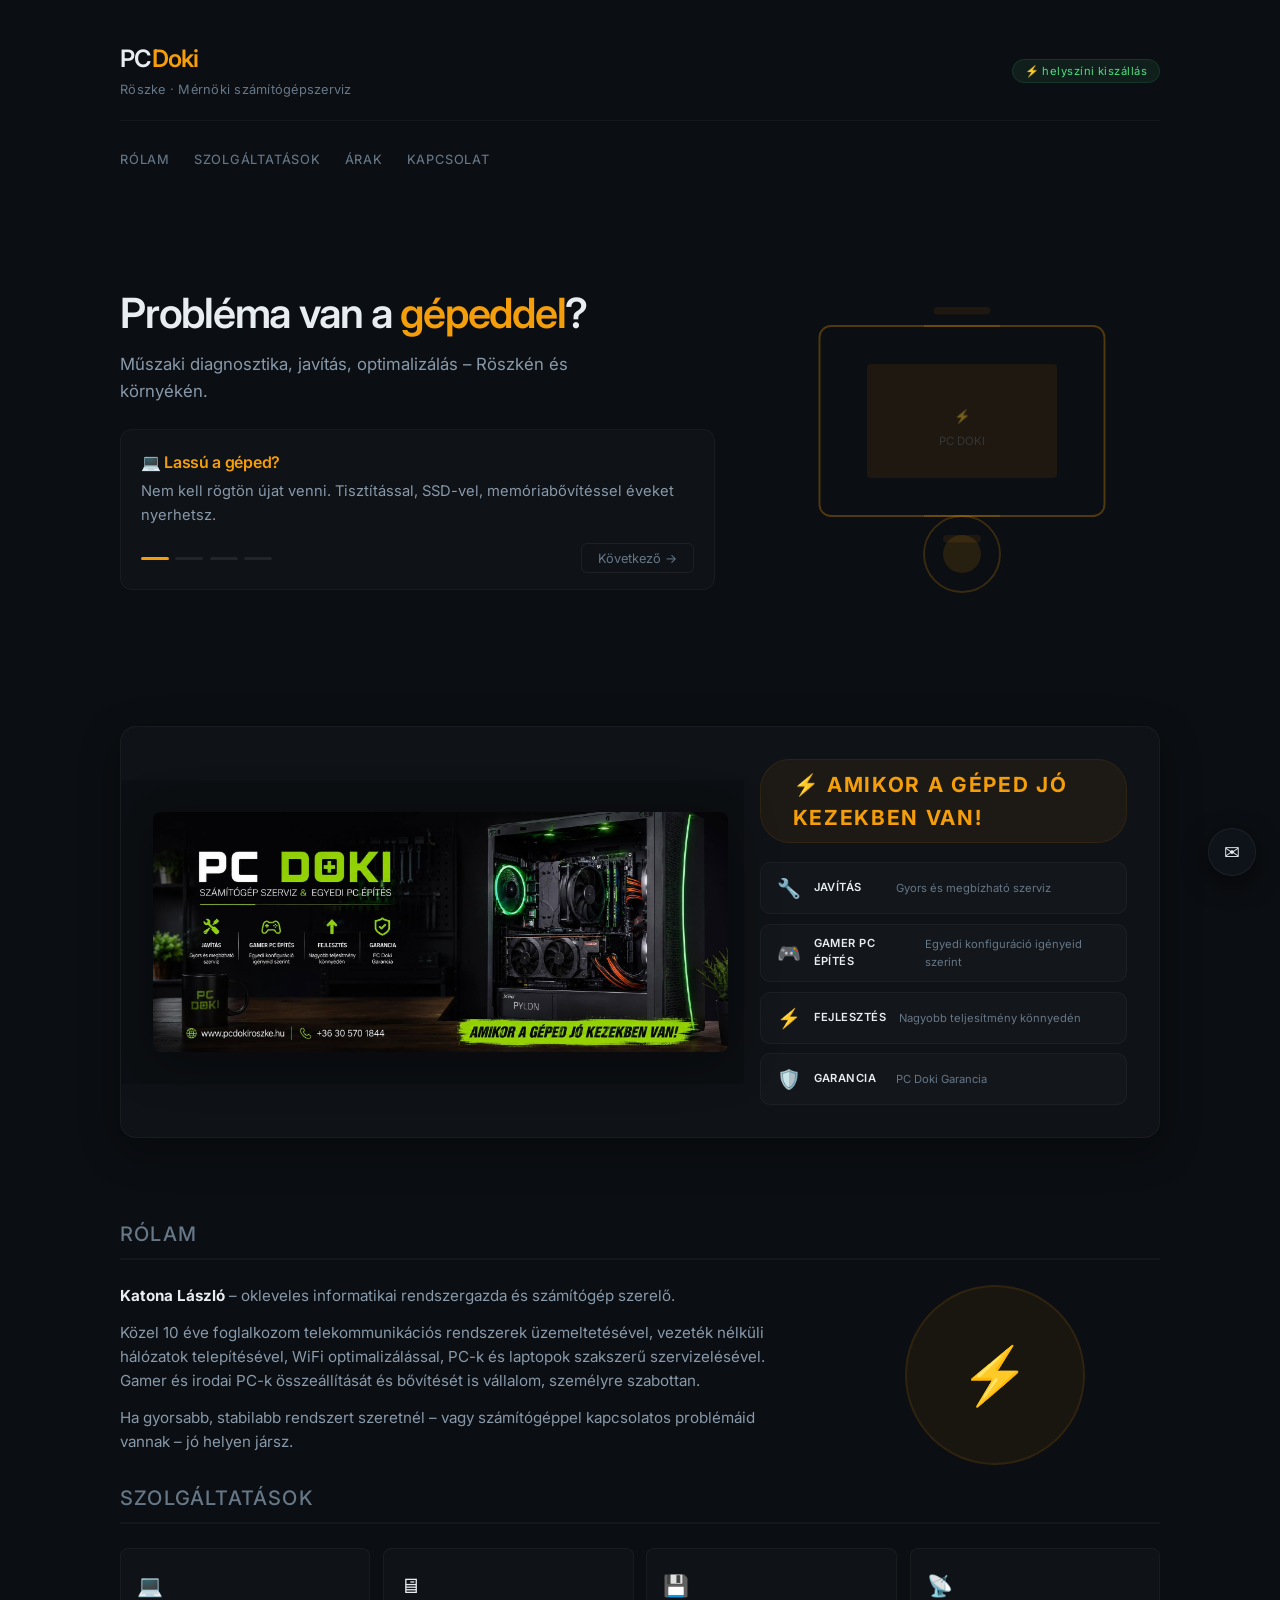
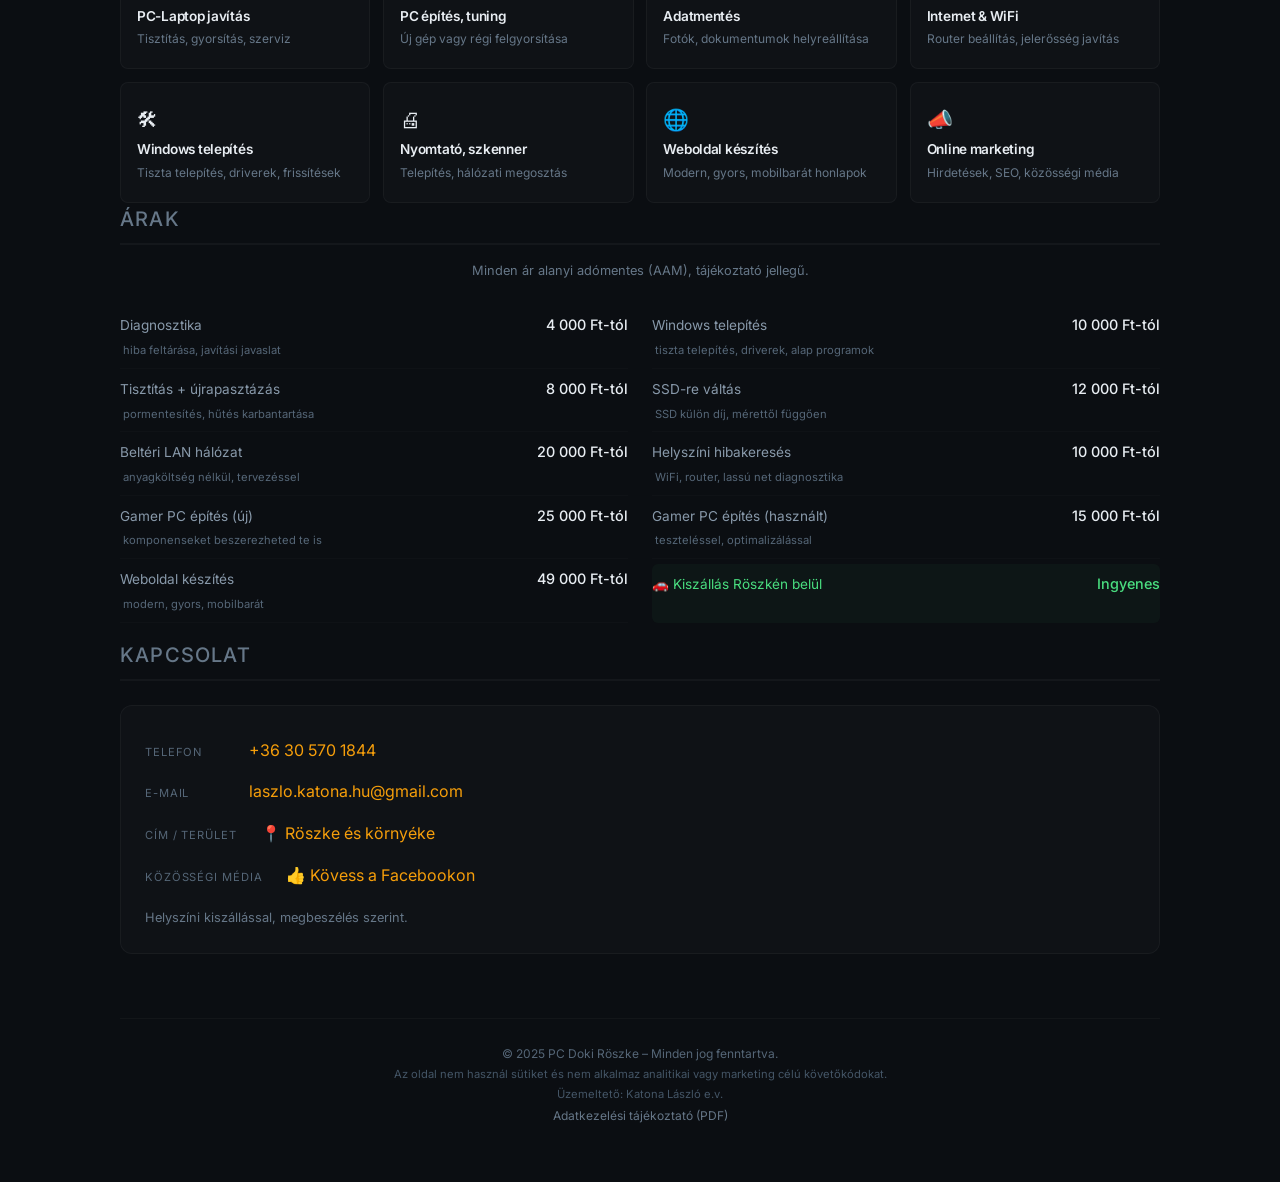
==== index.html @ 56f7b8b0 "Update index.html" ====
<!DOCTYPE html>
<html lang="hu">

<head>
    <meta charset="UTF-8">
    <meta name="viewport" content="width=device-width, initial-scale=1.0">
    <title>PC Doki Röszke – Mérnöki számítógépszerviz</title>

    <meta name="description" content="PC Doki Röszke – laptop és PC javítás, gyorsítás, WiFi és otthoni hálózat beállítás, gamer PC építés, helyszíni kiszállással.">

    <!-- Open Graph -->
    <meta property="og:title" content="PC Doki Röszke">
    <meta property="og:description" content="Lassú a géped vagy a neted? Segítek Röszkén és környékén.">
    <meta property="og:type" content="website">
    <meta property="og:url" content="https://pcdokiroszke.hu">
    <meta property="og:image" content="https://pcdokiroszke.hu/doki1.jpg">

    <link rel="stylesheet" href="style.css">
    <link rel="icon" type="image/png" href="favicon.png">

    <!-- Font (Inter) -->
    <link rel="preconnect" href="https://fonts.googleapis.com">
    <link rel="preconnect" href="https://fonts.gstatic.com" crossorigin>
    <link href="https://fonts.googleapis.com/css2?family=Inter:opsz,wght@14..32,400;14..32,450;14..32,500;14..32,600;14..32,700&display=swap" rel="stylesheet">

    <!-- Schema.org LocalBusiness -->
    <script type="application/ld+json">
    {
        "@context": "https://schema.org",
        "@type": "LocalBusiness",
        "name": "PC Doki Röszke",
        "image": "https://pcdokiroszke.hu/doki1.jpg",
        "telephone": "+36 30 570 1844",
        "email": "laszlo.katona.hu@gmail.com",
        "address": {
            "@type": "PostalAddress",
            "addressLocality": "Röszke",
            "addressCountry": "HU"
        },
        "url": "https://pcdokiroszke.hu",
        "sameAs": [
            "https://www.facebook.com/pcdokiroszke"
        ],
        "openingHours": "Mo-Fr 16:00-20:00"
    }
    </script>
</head>

<body>

    <!-- ===== LEBEGŐ KONTAKT WIDGET ===== -->
    <div class="floating-contact-widget">
        <button id="contact-toggle" aria-label="Kapcsolat">
            <span id="toggle-icon">✉</span>
        </button>
        <div class="contact-panel" id="contact-panel">
            <p>📋 Gyors kapcsolat</p>
            <a href="tel:+36305701844" class="contact-btn phone">📞 Hívás</a>
            <a href="https://m.me/pcdokiroszke" target="_blank" rel="noopener" class="contact-btn messenger">💬 Messenger</a>
            <a href="https://www.facebook.com/pcdokiroszke" target="_blank" rel="noopener" class="contact-btn facebook">👍 Facebook oldal</a>
            <a href="https://www.facebook.com/sharer/sharer.php?u=https%3A%2F%2Fpcdokiroszke.hu" target="_blank" class="contact-btn share">↗ Megosztom</a>
        </div>
    </div>

    <!-- ===== OLDAL ===== -->
    <div class="container">

        <!-- ===== TOPBAR ===== -->
        <header class="topbar">
            <div>
                <div class="brand-title">PC<span>Doki</span></div>
                <div class="brand-sub" id="brand-sub">Röszke · Mérnöki számítógépszerviz</div>
            </div>
            <div class="topbar-meta">
                <span class="topbar-tag">⚡ helyszíni kiszállás</span>
            </div>
        </header>

        <!-- ===== NAV ===== -->
        <nav>
            <div class="nav-links">
                <a href="#rolam">Rólam</a>
                <a href="#szolgaltatasok">Szolgáltatások</a>
                <a href="#arak">Árak</a>
                <a href="#kapcsolat">Kapcsolat</a>
            </div>
        </nav>

        <!-- ===== HERO ===== -->
        <section class="hero">
            <div class="hero-text">
                <h1>Probléma van a <span class="highlight">gépeddel</span>?</h1>
                <p class="hero-lead">Műszaki diagnosztika, javítás, optimalizálás – Röszkén és környékén.</p>

                <div class="hero-slides" id="heroSlides">
                    <div class="hero-slide active" data-index="0">
                        <h3>💻 Lassú a géped?</h3>
                        <p>Nem kell rögtön újat venni. Tisztítással, SSD-vel, memóriabővítéssel éveket nyerhetsz.</p>
                    </div>
                    <div class="hero-slide" data-index="1">
                        <h3>🌐 Lassú a neted?</h3>
                        <p>Router beállítás, csatornaváltás, firmware frissítés – kiderítem, hol a gond.</p>
                    </div>
                    <div class="hero-slide" data-index="2">
                        <h3>📶 Gyenge a WiFi?</h3>
                        <p>Vastag falak, rosszul beállított eszközök – megoldom a lefedettségi problémákat.</p>
                    </div>
                    <div class="hero-slide" data-index="3">
                        <h3>👨‍👩‍👧 Szülői felügyelet?</h3>
                        <p>Biztonságos netezés gyerekeknek – időkorlátok, tartalomszűrés beállítása.</p>
                    </div>

                    <div class="hero-controls">
                        <div class="hero-dots">
                            <button class="hero-dot active" data-index="0" aria-label="1. dia"></button>
                            <button class="hero-dot" data-index="1" aria-label="2. dia"></button>
                            <button class="hero-dot" data-index="2" aria-label="3. dia"></button>
                            <button class="hero-dot" data-index="3" aria-label="4. dia"></button>
                        </div>
                        <button class="hero-next" id="heroNext">Következő →</button>
                    </div>
                </div>
            </div>

            <div class="hero-visual">
                <div class="hero-visual-placeholder">
                    <svg viewBox="0 0 400 400" fill="none" xmlns="http://www.w3.org/2000/svg">
                        <rect x="50" y="80" width="300" height="200" rx="12" stroke="#f59e0b" stroke-width="2" opacity="0.3"/>
                        <rect x="100" y="120" width="200" height="120" rx="4" fill="#f59e0b" opacity="0.08"/>
                        <circle cx="200" cy="320" r="40" stroke="#f59e0b" stroke-width="2" opacity="0.2"/>
                        <circle cx="200" cy="320" r="20" fill="#f59e0b" opacity="0.12"/>
                        <line x1="160" y1="80" x2="240" y2="80" stroke="#f59e0b" stroke-width="2" opacity="0.15"/>
                        <line x1="160" y1="280" x2="240" y2="280" stroke="#f59e0b" stroke-width="2" opacity="0.15"/>
                        <rect x="170" y="60" width="60" height="8" rx="4" fill="#f59e0b" opacity="0.08"/>
                        <rect x="180" y="300" width="40" height="8" rx="4" fill="#f59e0b" opacity="0.08"/>
                        <text x="200" y="180" text-anchor="middle" fill="#8899aa" font-size="14" font-family="Inter, sans-serif" opacity="0.4">⚡</text>
                        <text x="200" y="205" text-anchor="middle" fill="#667788" font-size="12" font-family="Inter, sans-serif" opacity="0.3">PC DOKI</text>
                    </svg>
                </div>
            </div>
        </section>

        <!-- ===== BRANDING BLOKK – PC DOKI PLÉH ===== -->
        <section class="branding-block">
            <div class="branding-card">
                <div class="branding-image">
                    <img src="754914960_122132804127213078_8682374917421162110_n (3).jpg" 
                         alt="PC Doki – Számítógép szerviz és egyedi PC építés" 
                         class="branding-img"
                         loading="lazy">
                </div>
                <div class="branding-overlay">
                    <div class="branding-tagline">
                        <span class="branding-highlight">⚡ AMIKOR A GÉPED JÓ KEZEKBEN VAN!</span>
                    </div>
                    <div class="branding-features">
                        <div class="branding-feature">
                            <span class="bf-icon">🔧</span>
                            <span class="bf-label">Javítás</span>
                            <span class="bf-desc">Gyors és megbízható szerviz</span>
                        </div>
                        <div class="branding-feature">
                            <span class="bf-icon">🎮</span>
                            <span class="bf-label">Gamer PC építés</span>
                            <span class="bf-desc">Egyedi konfiguráció igényeid szerint</span>
                        </div>
                        <div class="branding-feature">
                            <span class="bf-icon">⚡</span>
                            <span class="bf-label">Fejlesztés</span>
                            <span class="bf-desc">Nagyobb teljesítmény könnyedén</span>
                        </div>
                        <div class="branding-feature">
                            <span class="bf-icon">🛡️</span>
                            <span class="bf-label">Garancia</span>
                            <span class="bf-desc">PC Doki Garancia</span>
                        </div>
                    </div>
                </div>
            </div>
        </section>

        <!-- ===== RÓLAM ===== -->
        <section id="rolam" class="rolam-section">
            <h2 class="section-title">Rólam</h2>
            <div class="rolam-wrap">
                <div class="rolam-text">
                    <p>
                        <strong>Katona László</strong> – okleveles informatikai rendszergazda és számítógép szerelő.
                    </p>
                    <p>
                        Közel 10 éve foglalkozom telekommunikációs rendszerek üzemeltetésével, vezeték nélküli hálózatok telepítésével, WiFi optimalizálással, PC-k és laptopok szakszerű szervizelésével. Gamer és irodai PC-k összeállítását és bővítését is vállalom, személyre szabottan.
                    </p>
                    <p>
                        Ha gyorsabb, stabilabb rendszert szeretnél – vagy számítógéppel kapcsolatos problémáid vannak – jó helyen jársz.
                    </p>
                </div>
                <div class="rolam-avatar">
                    <div class="rolam-avatar-circle">
                        <span>⚡</span>
                    </div>
                </div>
            </div>
        </section>

        <!-- ===== SZOLGÁLTATÁSOK ===== -->
        <section id="szolgaltatasok">
            <h2 class="section-title">Szolgáltatások</h2>
            <div class="services">
                <div class="service-item">
                    <span class="icon">💻</span>
                    <h3>PC-Laptop javítás</h3>
                    <p>Tisztítás, gyorsítás, szerviz</p>
                </div>
                <div class="service-item">
                    <span class="icon">🖥</span>
                    <h3>PC építés, tuning</h3>
                    <p>Új gép vagy régi felgyorsítása</p>
                </div>
                <div class="service-item">
                    <span class="icon">💾</span>
                    <h3>Adatmentés</h3>
                    <p>Fotók, dokumentumok helyreállítása</p>
                </div>
                <div class="service-item">
                    <span class="icon">📡</span>
                    <h3>Internet &amp; WiFi</h3>
                    <p>Router beállítás, jelerősség javítás</p>
                </div>
                <div class="service-item">
                    <span class="icon">🛠</span>
                    <h3>Windows telepítés</h3>
                    <p>Tiszta telepítés, driverek, frissítések</p>
                </div>
                <div class="service-item">
                    <span class="icon">🖨</span>
                    <h3>Nyomtató, szkenner</h3>
                    <p>Telepítés, hálózati megosztás</p>
                </div>
                <div class="service-item">
                    <span class="icon">🌐</span>
                    <h3>Weboldal készítés</h3>
                    <p>Modern, gyors, mobilbarát honlapok</p>
                </div>
                <div class="service-item">
                    <span class="icon">📣</span>
                    <h3>Online marketing</h3>
                    <p>Hirdetések, SEO, közösségi média</p>
                </div>
            </div>
        </section>

        <!-- ===== ÁRAK ===== -->
        <section id="arak">
            <h2 class="section-title">Árak</h2>
            <p class="arak-sub">Minden ár alanyi adómentes (AAM), tájékoztató jellegű.</p>

            <div class="price-grid">
                <div class="price-row">
                    <span class="label">Diagnosztika</span>
                    <span class="value">4 000 Ft-tól</span>
                    <span class="note">hiba feltárása, javítási javaslat</span>
                </div>
                <div class="price-row">
                    <span class="label">Windows telepítés</span>
                    <span class="value">10 000 Ft-tól</span>
                    <span class="note">tiszta telepítés, driverek, alap programok</span>
                </div>
                <div class="price-row">
                    <span class="label">Tisztítás + újrapasztázás</span>
                    <span class="value">8 000 Ft-tól</span>
                    <span class="note">pormentesítés, hűtés karbantartása</span>
                </div>
                <div class="price-row">
                    <span class="label">SSD-re váltás</span>
                    <span class="value">12 000 Ft-tól</span>
                    <span class="note">SSD külön díj, mérettől függően</span>
                </div>
                <div class="price-row">
                    <span class="label">Beltéri LAN hálózat</span>
                    <span class="value">20 000 Ft-tól</span>
                    <span class="note">anyagköltség nélkül, tervezéssel</span>
                </div>
                <div class="price-row">
                    <span class="label">Helyszíni hibakeresés</span>
                    <span class="value">10 000 Ft-tól</span>
                    <span class="note">WiFi, router, lassú net diagnosztika</span>
                </div>
                <div class="price-row">
                    <span class="label">Gamer PC építés (új)</span>
                    <span class="value">25 000 Ft-tól</span>
                    <span class="note">komponenseket beszerezheted te is</span>
                </div>
                <div class="price-row">
                    <span class="label">Gamer PC építés (használt)</span>
                    <span class="value">15 000 Ft-tól</span>
                    <span class="note">teszteléssel, optimalizálással</span>
                </div>
                <div class="price-row">
                    <span class="label">Weboldal készítés</span>
                    <span class="value">49 000 Ft-tól</span>
                    <span class="note">modern, gyors, mobilbarát</span>
                </div>
                <div class="price-row highlight">
                    <span class="label">🚗 Kiszállás Röszkén belül</span>
                    <span class="value">Ingyenes</span>
                    <span class="note"></span>
                </div>
            </div>
        </section>

        <!-- ===== KAPCSOLAT ===== -->
        <section id="kapcsolat" class="contact-section">
            <h2 class="section-title">Kapcsolat</h2>
            <div class="contact-card">
                <div class="contact-row">
                    <span class="label">Telefon</span>
                    <span class="value"><a id="tel-link" class="contact-link"></a></span>
                </div>
                <div class="contact-row">
                    <span class="label">E-mail</span>
                    <span class="value"><a id="mail-link" class="contact-link"></a></span>
                </div>
                <div class="contact-row">
                    <span class="label">Cím / Terület</span>
                    <span class="value">
                        <a href="https://maps.app.goo.gl/4EcCti6QiFH3KNMs8" target="_blank" rel="noopener noreferrer">
                            📍 Röszke és környéke
                        </a>
                    </span>
                </div>
                <div class="contact-row">
                    <span class="label">Közösségi média</span>
                    <span class="value">
                        <a href="https://www.facebook.com/pcdokiroszke" target="_blank" rel="noopener noreferrer">
                            👍 Kövess a Facebookon
                        </a>
                    </span>
                </div>
                <p class="contact-note">Helyszíni kiszállással, megbeszélés szerint.</p>
            </div>
        </section>

        <!-- ===== FOOTER ===== -->
        <footer class="clean-footer">
            <p>© 2025 PC Doki Röszke – Minden jog fenntartva.</p>
            <p class="small">Az oldal nem használ sütiket és nem alkalmaz analitikai vagy marketing célú követőkódokat.</p>
            <p class="small">Üzemeltető: Katona László e.v.</p>
            <a href="adatkezeles.pdf" target="_blank" rel="noopener">Adatkezelési tájékoztató (PDF)</a>
        </footer>

    </div>

    <!-- ===== SCRIPTS ===== -->
    <script src="script.js"></script>
</body>

</html>
---- style.css ----
/* ================================================================
   MÉRNÖKI / MODERN STÍLUS - HARMONIZÁLVA A PC DOKI KÉPPEL
   ================================================================ */

/* ---------- RESET ---------- */
* {
  margin: 0;
  padding: 0;
  box-sizing: border-box;
}

html {
  scroll-behavior: smooth;
}

body {
  font-family: 'Inter', -apple-system, BlinkMacSystemFont, 'Segoe UI', Roboto, sans-serif;
  background: #0b0e12;
  color: #e8edf2;
  line-height: 1.6;
  -webkit-font-smoothing: antialiased;
  -moz-osx-font-smoothing: grayscale;
}

/* ---------- TYPOGRAPHY ---------- */
h1, h2, h3, h4 {
  font-weight: 500;
  letter-spacing: -0.02em;
}

h2.section-title {
  font-size: 1.25rem;
  font-weight: 500;
  letter-spacing: 0.06em;
  text-transform: uppercase;
  color: #667788;
  margin-bottom: 1.5rem;
  padding-bottom: 0.5rem;
  border-bottom: 2px solid rgba(255, 255, 255, 0.04);
}

/* ---------- LAYOUT ---------- */
.container {
  max-width: 1120px;
  margin: 0 auto;
  padding: 1rem 1.25rem 2rem;
}

/* ---------- TOPBAR ---------- */
.topbar {
  display: flex;
  align-items: center;
  justify-content: space-between;
  gap: 1rem;
  padding: 1rem 0 1.25rem;
  border-bottom: 1px solid rgba(255, 255, 255, 0.04);
}

.brand-title {
  font-size: 1.5rem;
  font-weight: 600;
  letter-spacing: -0.03em;
  color: #e8edf2;
}

.brand-title span {
  color: #f59e0b;
}

.brand-sub {
  font-size: 0.8rem;
  color: #667788;
  margin-top: 0.1rem;
  letter-spacing: 0.02em;
  transition: opacity 0.25s ease;
}

.topbar-tag {
  font-size: 0.7rem;
  color: #4ade80;
  background: rgba(74, 222, 128, 0.08);
  padding: 0.25rem 0.75rem;
  border-radius: 20px;
  border: 1px solid rgba(74, 222, 128, 0.12);
  letter-spacing: 0.04em;
  white-space: nowrap;
}

/* ---------- NAV ---------- */
nav {
  margin: 1.5rem 0 2.5rem;
}

.nav-links {
  display: flex;
  gap: 1.5rem;
  flex-wrap: wrap;
}

.nav-links a {
  color: #667788;
  text-decoration: none;
  font-size: 0.8rem;
  font-weight: 450;
  letter-spacing: 0.06em;
  text-transform: uppercase;
  padding: 0.3rem 0;
  border-bottom: 2px solid transparent;
  transition: color 0.2s, border-color 0.2s;
}

.nav-links a:hover {
  color: #f59e0b;
  border-bottom-color: #f59e0b;
}

/* ---------- HERO ---------- */
.hero {
  display: grid;
  grid-template-columns: 1fr;
  gap: 2.5rem;
  padding: 1rem 0 2rem;
}

.hero-text {
  order: 2;
}

.hero-visual {
  order: 1;
  display: flex;
  align-items: center;
  justify-content: center;
}

.hero-visual-placeholder {
  width: 100%;
  max-width: 380px;
}

.hero-visual-placeholder svg {
  width: 100%;
  height: auto;
  display: block;
}

.hero h1 {
  font-size: 1.8rem;
  font-weight: 600;
  letter-spacing: -0.03em;
  margin-bottom: 0.75rem;
  line-height: 1.2;
}

.hero h1 .highlight {
  color: #f59e0b;
}

.hero-lead {
  color: #8899aa;
  font-size: 1rem;
  max-width: 480px;
  margin-bottom: 1.5rem;
}

/* ---------- HERO SLIDES ---------- */
.hero-slides {
  background: rgba(255, 255, 255, 0.02);
  border-radius: 12px;
  padding: 1.25rem 1.25rem 1rem;
  border: 1px solid rgba(255, 255, 255, 0.04);
  position: relative;
}

.hero-slide {
  display: none;
  animation: slideFade 0.35s ease;
}

.hero-slide.active {
  display: block;
}

@keyframes slideFade {
  from {
    opacity: 0;
    transform: translateY(6px);
  }
  to {
    opacity: 1;
    transform: translateY(0);
  }
}

.hero-slide h3 {
  font-size: 1rem;
  font-weight: 600;
  margin-bottom: 0.3rem;
  color: #f59e0b;
}

.hero-slide p {
  font-size: 0.92rem;
  color: #8899aa;
  max-width: 100%;
  line-height: 1.6;
}

.hero-controls {
  display: flex;
  align-items: center;
  justify-content: space-between;
  margin-top: 1rem;
  flex-wrap: wrap;
  gap: 0.5rem;
}

.hero-dots {
  display: flex;
  gap: 0.4rem;
}

.hero-dot {
  width: 28px;
  height: 3px;
  border: none;
  background: rgba(255, 255, 255, 0.08);
  cursor: pointer;
  border-radius: 2px;
  transition: background 0.3s;
  padding: 0;
}

.hero-dot.active {
  background: #f59e0b;
}

.hero-next {
  background: transparent;
  border: 1px solid rgba(255, 255, 255, 0.06);
  color: #667788;
  padding: 0.4rem 1rem;
  border-radius: 6px;
  cursor: pointer;
  font-size: 0.8rem;
  font-family: inherit;
  transition: all 0.2s;
}

.hero-next:hover {
  border-color: #f59e0b;
  color: #f59e0b;
}

/* ---------- BRANDING BLOKK ---------- */
.branding-block {
  margin: 2rem 0 3rem;
}

.branding-card {
  position: relative;
  border-radius: 16px;
  overflow: hidden;
  background: rgba(255, 255, 255, 0.02);
  border: 1px solid rgba(255, 255, 255, 0.04);
  box-shadow: 0 12px 40px rgba(0, 0, 0, 0.3);
}

.branding-image {
  width: 100%;
  display: flex;
  justify-content: center;
  align-items: center;
  background: linear-gradient(180deg, rgba(11, 14, 18, 0.95), rgba(11, 14, 18, 0.85));
  padding: 1.5rem 1rem 0.5rem;
  min-height: 120px;
}

.branding-img {
  width: 100%;
  max-width: 800px;
  height: auto;
  max-height: 450px;
  object-fit: contain;
  border-radius: 8px;
  filter: drop-shadow(0 8px 24px rgba(0, 0, 0, 0.4));
  display: block;
}

.branding-overlay {
  padding: 1.5rem 1.5rem 2rem;
  background: linear-gradient(180deg, rgba(11, 14, 18, 0.6), rgba(11, 14, 18, 0.95));
}

.branding-tagline {
  text-align: center;
  margin-bottom: 1.5rem;
}

.branding-highlight {
  font-size: 1.1rem;
  font-weight: 700;
  letter-spacing: 0.08em;
  color: #f59e0b;
  text-transform: uppercase;
  background: rgba(245, 158, 11, 0.06);
  padding: 0.4rem 1.2rem;
  border-radius: 30px;
  border: 1px solid rgba(245, 158, 11, 0.08);
  display: inline-block;
}

.branding-features {
  display: grid;
  grid-template-columns: 1fr 1fr;
  gap: 0.8rem;
}

.branding-feature {
  background: rgba(255, 255, 255, 0.02);
  border: 1px solid rgba(255, 255, 255, 0.04);
  border-radius: 10px;
  padding: 0.8rem 0.8rem 0.9rem;
  text-align: center;
  transition: border-color 0.2s;
}

.branding-feature:hover {
  border-color: rgba(245, 158, 11, 0.15);
}

.branding-feature .bf-icon {
  display: block;
  font-size: 1.5rem;
  margin-bottom: 0.2rem;
}

.branding-feature .bf-label {
  display: block;
  font-size: 0.75rem;
  font-weight: 600;
  color: #e8edf2;
  letter-spacing: 0.04em;
  text-transform: uppercase;
}

.branding-feature .bf-desc {
  display: block;
  font-size: 0.7rem;
  color: #667788;
  margin-top: 0.1rem;
}

/* ---------- RÓLAM ---------- */
.rolam-section {
  padding: 2rem 0 1rem;
}

.rolam-wrap {
  display: grid;
  grid-template-columns: 1fr;
  gap: 2rem;
  align-items: center;
}

.rolam-text p {
  color: #8899aa;
  font-size: 0.95rem;
  margin-bottom: 0.75rem;
}

.rolam-text p strong {
  color: #e8edf2;
}

.rolam-avatar {
  display: flex;
  justify-content: center;
}

.rolam-avatar-circle {
  width: 140px;
  height: 140px;
  border-radius: 50%;
  background: rgba(245, 158, 11, 0.06);
  border: 2px solid rgba(245, 158, 11, 0.1);
  display: flex;
  align-items: center;
  justify-content: center;
  font-size: 3rem;
  color: #f59e0b;
}

/* ---------- SZOLGÁLTATÁSOK ---------- */
.services {
  display: grid;
  grid-template-columns: 1fr 1fr;
  gap: 0.6rem;
}

.service-item {
  background: rgba(255, 255, 255, 0.02);
  border: 1px solid rgba(255, 255, 255, 0.04);
  border-radius: 8px;
  padding: 0.9rem 0.9rem 1rem;
  transition: border-color 0.2s;
}

.service-item:hover {
  border-color: rgba(245, 158, 11, 0.2);
}

.service-item .icon {
  font-size: 1.3rem;
  display: block;
  margin-bottom: 0.2rem;
}

.service-item h3 {
  font-size: 0.85rem;
  font-weight: 600;
  color: #e8edf2;
}

.service-item p {
  font-size: 0.75rem;
  color: #667788;
  margin-top: 0.1rem;
}

/* ---------- ÁRAK ---------- */
.arak-sub {
  text-align: center;
  font-size: 0.8rem;
  color: #667788;
  margin: -0.5rem 0 1.5rem;
}

.price-grid {
  display: grid;
  grid-template-columns: 1fr;
  gap: 0.1rem;
}

.price-row {
  display: grid;
  grid-template-columns: 1fr auto;
  align-items: baseline;
  padding: 0.6rem 0.75rem;
  border-bottom: 1px solid rgba(255, 255, 255, 0.02);
  gap: 0.5rem 1rem;
}

.price-row .label {
  color: #8899aa;
  font-size: 0.85rem;
}

.price-row .value {
  color: #e8edf2;
  font-weight: 500;
  font-size: 0.9rem;
  text-align: right;
}

.price-row .note {
  grid-column: 1 / -1;
  font-size: 0.7rem;
  color: #556677;
  font-weight: 400;
  margin-top: -0.2rem;
  padding-left: 0.2rem;
}

.price-row.highlight {
  background: rgba(74, 222, 128, 0.04);
  border-radius: 6px;
  border-bottom: none;
  margin-top: 0.3rem;
}

.price-row.highlight .label {
  color: #4ade80;
}

.price-row.highlight .value {
  color: #4ade80;
}

/* ---------- KAPCSOLAT ---------- */
.contact-section {
  padding: 1rem 0;
}

.contact-card {
  background: rgba(255, 255, 255, 0.02);
  border: 1px solid rgba(255, 255, 255, 0.04);
  border-radius: 12px;
  padding: 1.5rem;
}

.contact-row {
  display: flex;
  flex-direction: column;
  gap: 0.1rem;
  padding: 0.5rem 0;
}

.contact-row .label {
  color: #556677;
  font-size: 0.7rem;
  text-transform: uppercase;
  letter-spacing: 0.08em;
}

.contact-row .value {
  color: #e8edf2;
  font-size: 1rem;
}

.contact-row .value a {
  color: #f59e0b;
  text-decoration: none;
  transition: color 0.2s;
}

.contact-row .value a:hover {
  color: #fbbf24;
  text-decoration: underline;
}

.contact-note {
  margin-top: 0.75rem;
  font-size: 0.8rem;
  color: #667788;
}

/* ---------- FLOATING WIDGET ---------- */
.floating-contact-widget {
  position: fixed;
  bottom: 1.5rem;
  right: 1.5rem;
  z-index: 1000;
}

#contact-toggle {
  width: 48px;
  height: 48px;
  border-radius: 50%;
  border: 1px solid rgba(255, 255, 255, 0.06);
  background: rgba(16, 20, 28, 0.92);
  backdrop-filter: blur(12px);
  color: #e8edf2;
  font-size: 1.2rem;
  cursor: pointer;
  transition: all 0.2s;
  box-shadow: 0 8px 24px rgba(0, 0, 0, 0.5);
  display: flex;
  align-items: center;
  justify-content: center;
}

#contact-toggle:hover {
  border-color: #f59e0b;
}

.contact-panel {
  position: absolute;
  bottom: 60px;
  right: 0;
  width: 190px;
  background: rgba(16, 20, 28, 0.95);
  backdrop-filter: blur(12px);
  border: 1px solid rgba(255, 255, 255, 0.04);
  border-radius: 12px;
  padding: 0.75rem;
  opacity: 0;
  transform: translateY(8px);
  pointer-events: none;
  transition: all 0.25s ease;
}

.contact-panel.open {
  opacity: 1;
  transform: translateY(0);
  pointer-events: auto;
}

.contact-panel p {
  font-size: 0.65rem;
  color: #556677;
  margin-bottom: 0.5rem;
  text-transform: uppercase;
  letter-spacing: 0.08em;
}

.contact-btn {
  display: block;
  width: 100%;
  padding: 0.5rem;
  border-radius: 6px;
  text-align: center;
  text-decoration: none;
  font-size: 0.8rem;
  font-weight: 450;
  margin-bottom: 0.3rem;
  border: 1px solid rgba(255, 255, 255, 0.04);
  transition: all 0.2s;
  font-family: inherit;
}

.contact-btn.phone {
  background: rgba(34, 197, 94, 0.08);
  color: #4ade80;
  border-color: rgba(34, 197, 94, 0.1);
}

.contact-btn.messenger {
  background: rgba(59, 130, 246, 0.08);
  color: #60a5fa;
  border-color: rgba(59, 130, 246, 0.1);
}

.contact-btn.facebook {
  background: rgba(24, 119, 242, 0.08);
  color: #4d8bf7;
  border-color: rgba(24, 119, 242, 0.1);
}

.contact-btn.share {
  background: rgba(245, 158, 11, 0.06);
  color: #fbbf24;
  border-color: rgba(245, 158, 11, 0.08);
}

.contact-btn:hover {
  border-color: rgba(255, 255, 255, 0.1);
  transform: translateY(-1px);
}

/* ---------- FOOTER ---------- */
.clean-footer {
  margin-top: 3rem;
  padding: 1.5rem 0 0.5rem;
  border-top: 1px solid rgba(255, 255, 255, 0.03);
  text-align: center;
  font-size: 0.75rem;
  color: #556677;
  line-height: 1.8;
}

.clean-footer .small {
  font-size: 0.7rem;
  color: #445566;
}

.clean-footer a {
  color: #667788;
  text-decoration: none;
  transition: color 0.2s;
}

.clean-footer a:hover {
  color: #f59e0b;
}

/* ================================================================
   BRANDING BLOKK – RESZPONZÍV
   ================================================================ */
@media (min-width: 640px) {
  .branding-features {
    grid-template-columns: repeat(4, 1fr);
    gap: 1rem;
  }

  .branding-overlay {
    padding: 2rem 2.5rem;
  }

  .branding-highlight {
    font-size: 1.3rem;
    padding: 0.5rem 2rem;
  }

  .services {
    grid-template-columns: repeat(3, 1fr);
  }

  .price-grid {
    grid-template-columns: 1fr 1fr;
    gap: 0 1.5rem;
  }

  .price-row {
    grid-template-columns: 1fr auto;
    padding: 0.5rem 0;
  }

  .price-row .note {
    grid-column: 1 / -1;
  }

  .contact-row {
    flex-direction: row;
    align-items: baseline;
    gap: 1.5rem;
  }

  .contact-row .label {
    min-width: 80px;
    font-size: 0.7rem;
  }
}

/* ================================================================
   DESKTOP
   ================================================================ */
@media (min-width: 900px) {
  .container {
    padding: 1.5rem 2.5rem 3rem;
  }

  .hero {
    grid-template-columns: 1.2fr 0.8fr;
    align-items: center;
    padding: 2rem 0 4rem;
    gap: 3rem;
  }

  .hero-text {
    order: 1;
  }

  .hero-visual {
    order: 2;
  }

  .hero h1 {
    font-size: 2.6rem;
  }

  .hero-lead {
    font-size: 1.05rem;
  }

  /* Branding desktop */
  .branding-card {
    display: grid;
    grid-template-columns: 1.2fr 0.8fr;
    align-items: center;
  }

  .branding-image {
    padding: 2rem 1rem 2rem 2rem;
    background: rgba(11, 14, 18, 0.6);
  }

  .branding-img {
    max-height: 500px;
  }

  .branding-overlay {
    padding: 2rem 2rem 2rem 1rem;
    background: transparent;
  }

  .branding-features {
    grid-template-columns: 1fr;
    gap: 0.6rem;
  }

  .branding-feature {
    display: flex;
    align-items: center;
    gap: 0.8rem;
    text-align: left;
    padding: 0.6rem 1rem;
  }

  .branding-feature .bf-icon {
    font-size: 1.2rem;
    margin-bottom: 0;
    flex-shrink: 0;
  }

  .branding-feature .bf-label {
    font-size: 0.7rem;
    min-width: 70px;
  }

  .branding-feature .bf-desc {
    font-size: 0.7rem;
  }

  .branding-tagline {
    text-align: left;
    margin-bottom: 1.2rem;
  }

  .rolam-wrap {
    grid-template-columns: 2fr 1fr;
    gap: 3rem;
  }

  .rolam-avatar-circle {
    width: 180px;
    height: 180px;
    font-size: 3.5rem;
  }

  .services {
    grid-template-columns: repeat(4, 1fr);
    gap: 0.8rem;
  }

  .service-item {
    padding: 1.25rem 1rem;
  }
}

/* ================================================================
   ANIMÁCIÓK
   ================================================================ */
@keyframes fadeUp {
  from {
    opacity: 0;
    transform: translateY(16px);
  }
  to {
    opacity: 1;
    transform: translateY(0);
  }
}

.hero,
.branding-block,
.rolam-section,
#szolgaltatasok,
#arak,
.contact-section {
  animation: fadeUp 0.5s ease forwards;
}
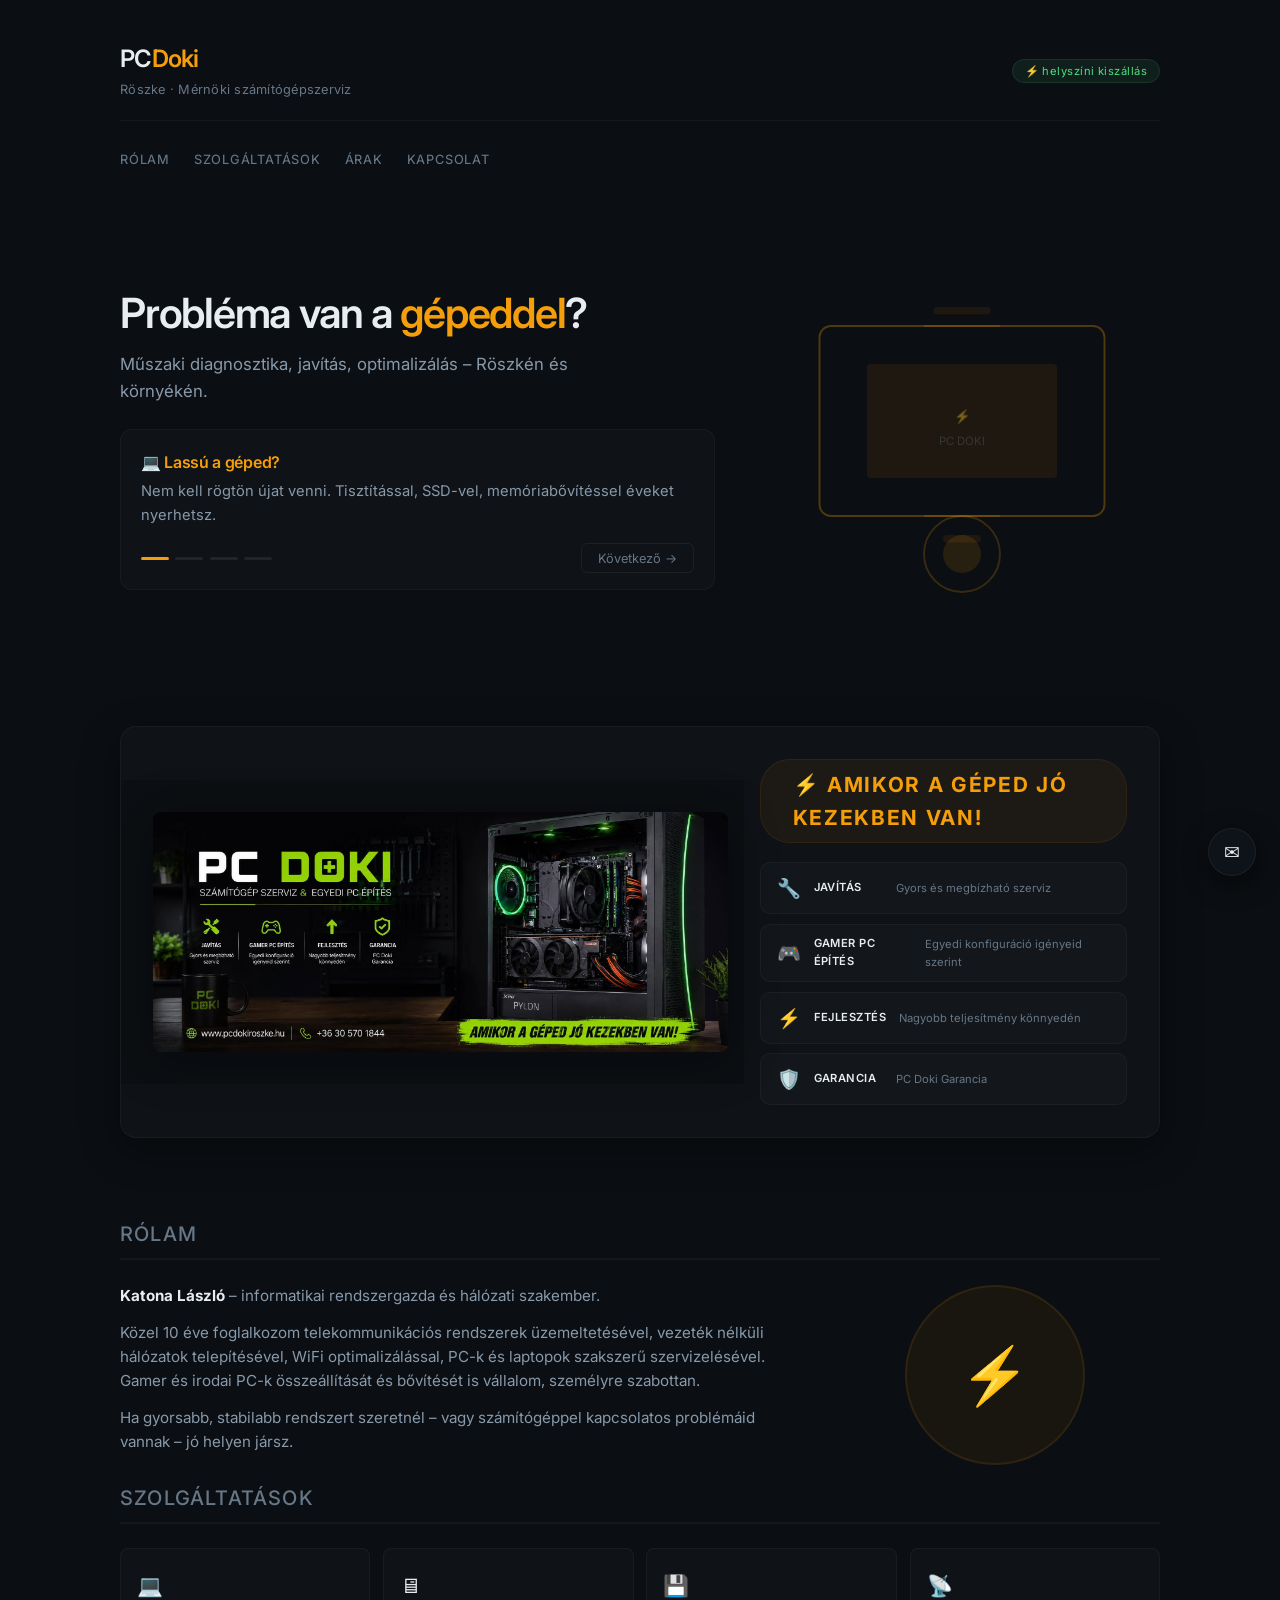
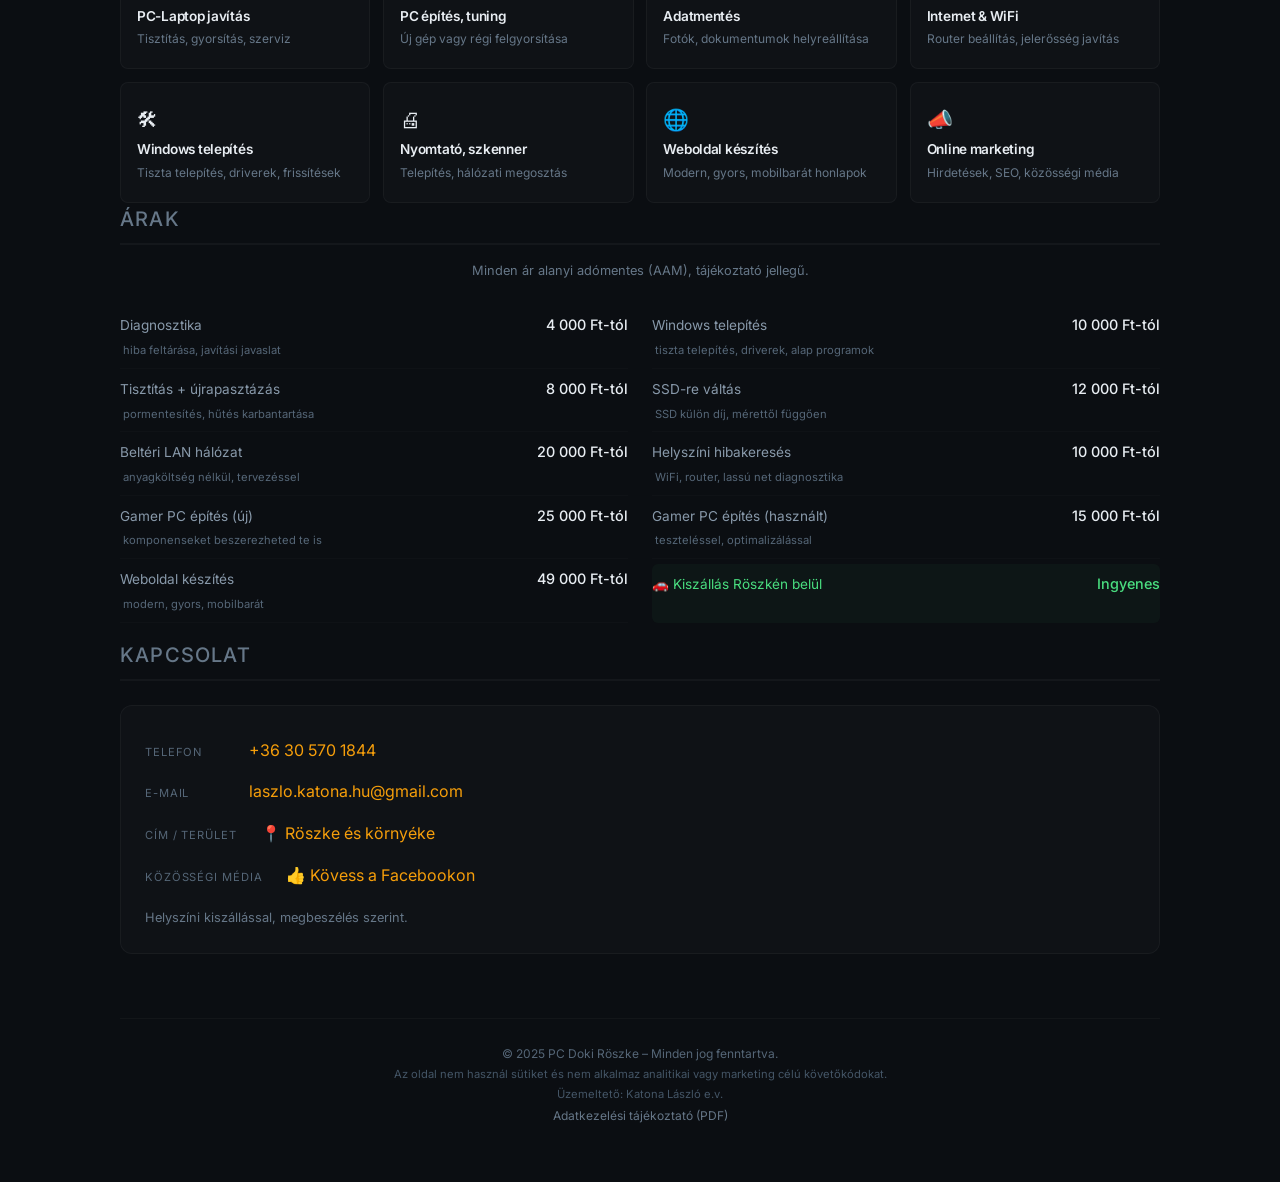
==== commit f8cff75b: "Update index.html" ====
--- a/index.html
+++ b/index.html
@@ -185,7 +185,7 @@
             <div class="rolam-wrap">
                 <div class="rolam-text">
                     <p>
-                        <strong>Katona László</strong> – okleveles informatikai rendszergazda és számítógép szerelő.
+                        <strong>Katona László</strong> – informatikai rendszergazda és hálózati szakember.
                     </p>
                     <p>
                         Közel 10 éve foglalkozom telekommunikációs rendszerek üzemeltetésével, vezeték nélküli hálózatok telepítésével, WiFi optimalizálással, PC-k és laptopok szakszerű szervizelésével. Gamer és irodai PC-k összeállítását és bővítését is vállalom, személyre szabottan.
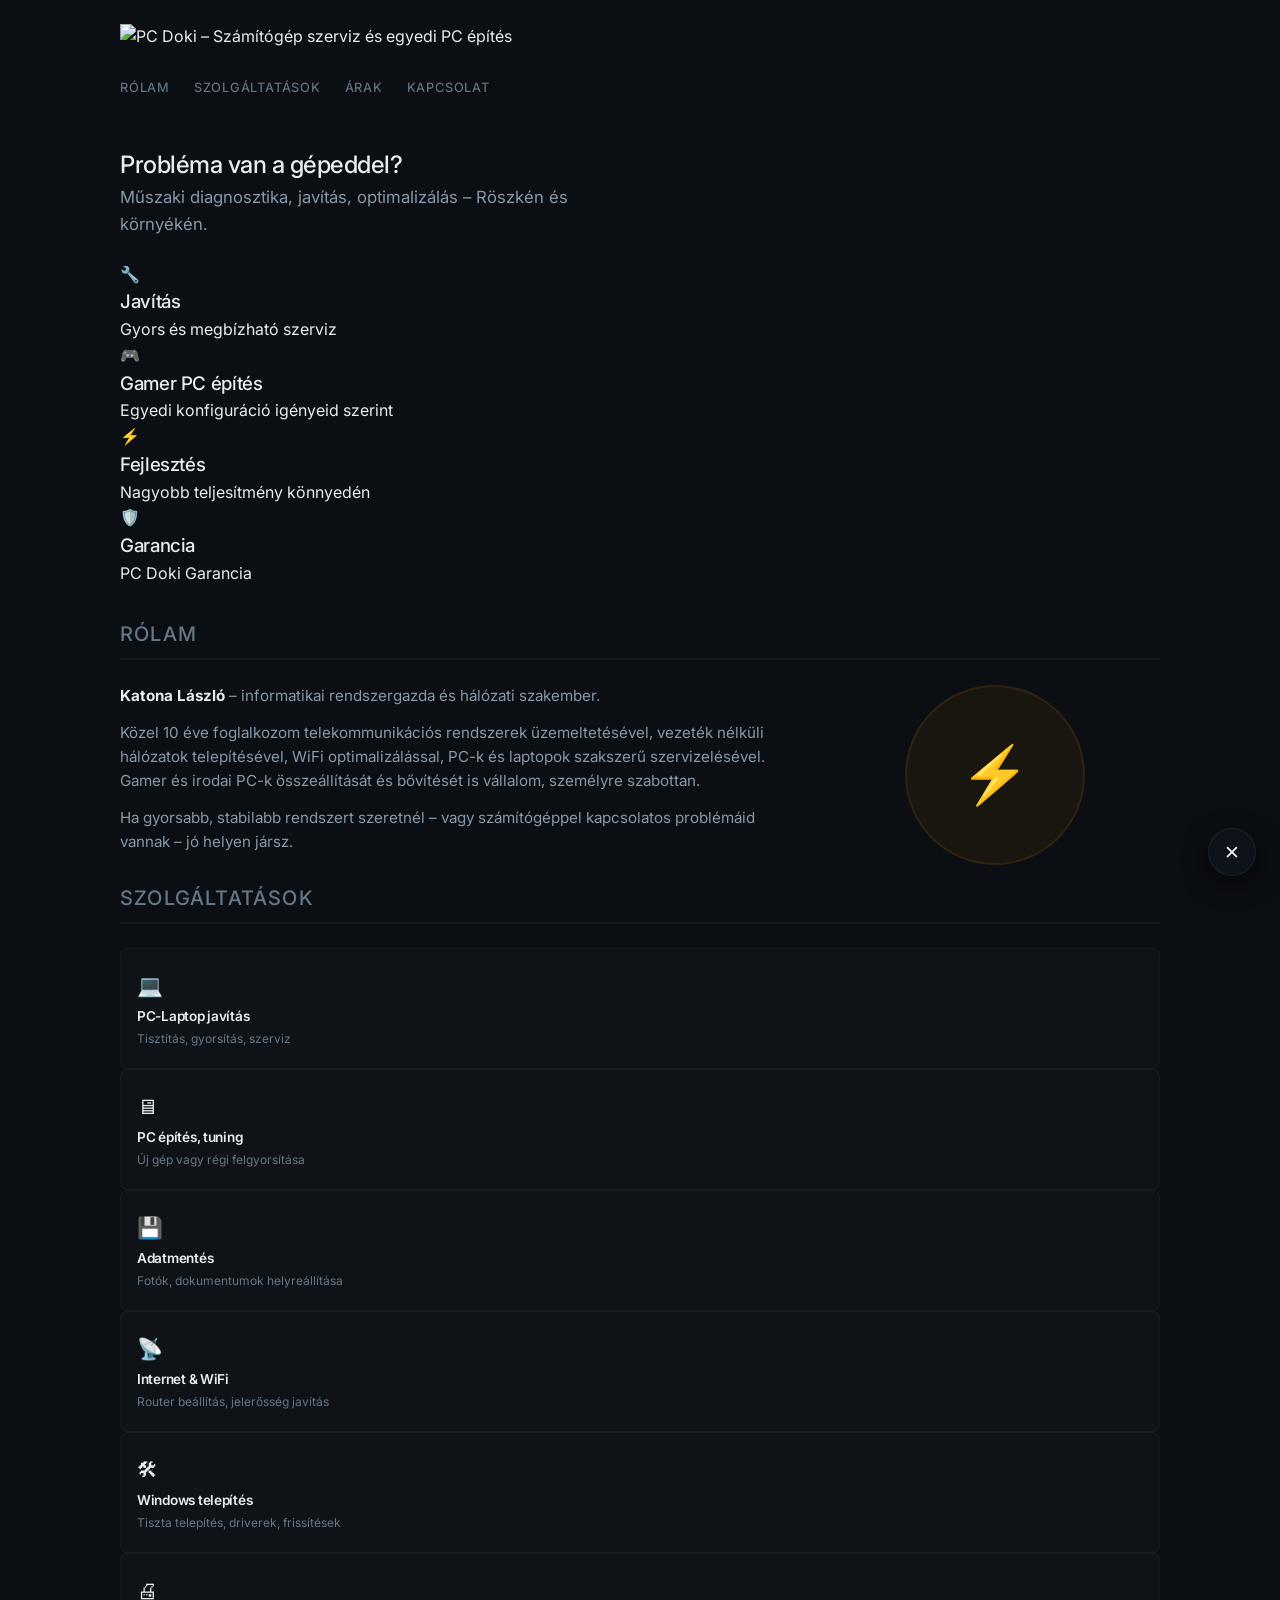
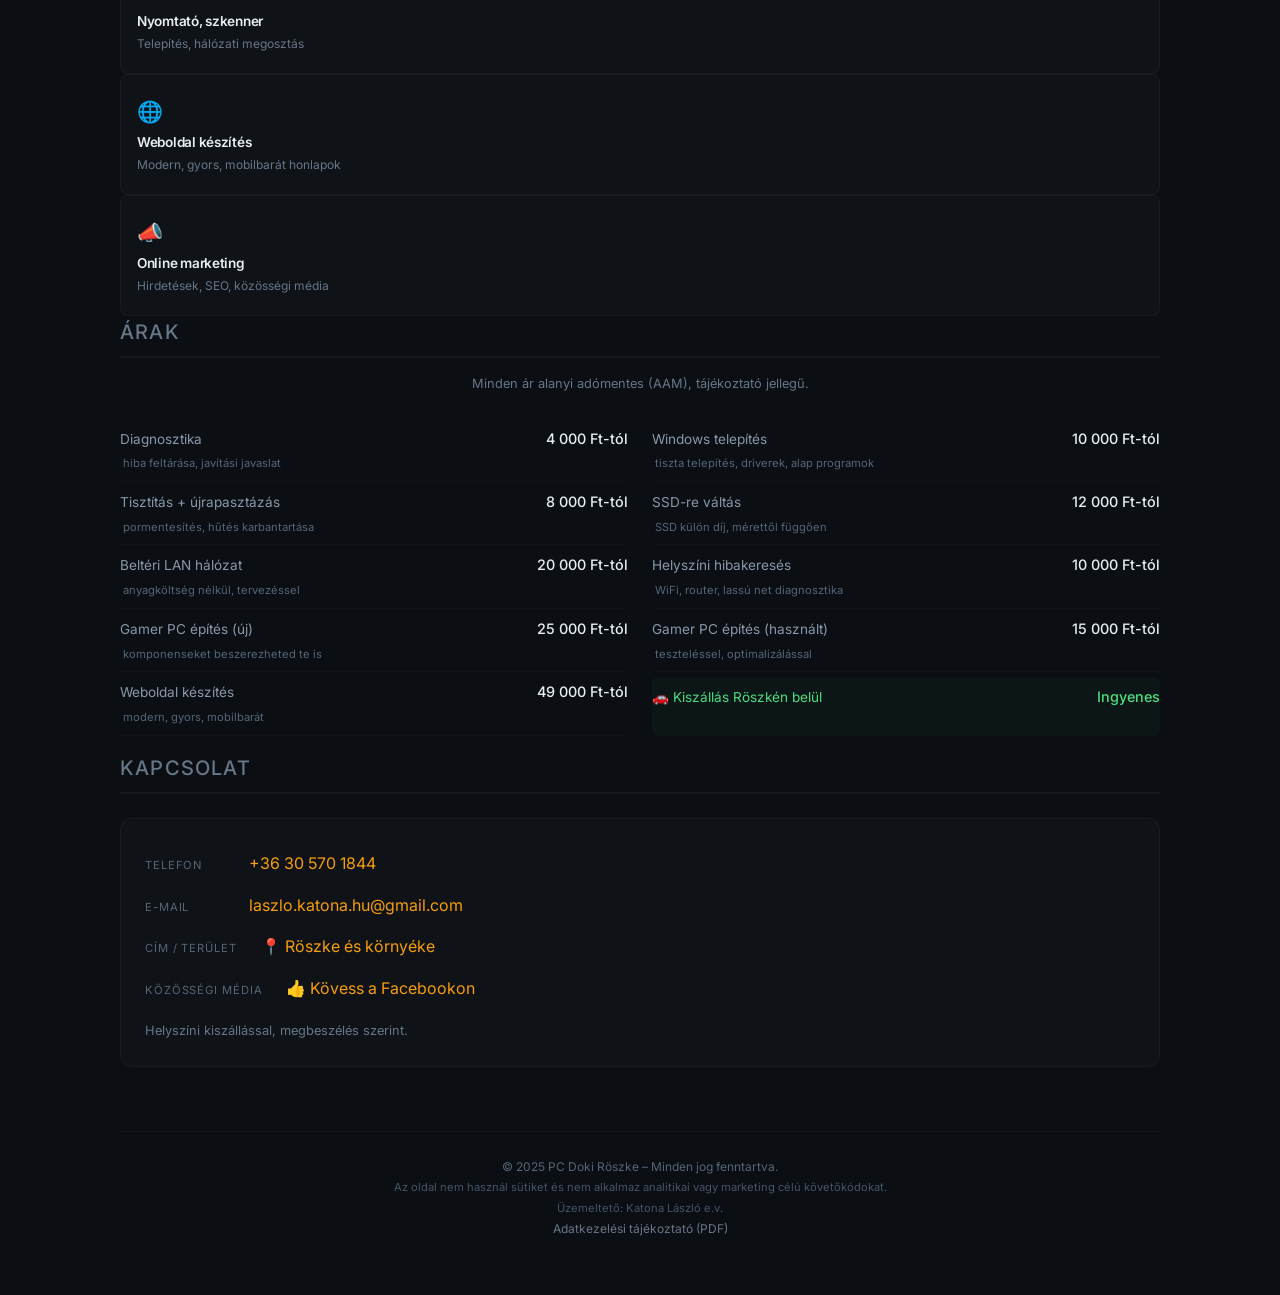
==== commit 4e13a9ad: "Update index.html" ====
--- a/index.html
+++ b/index.html
@@ -8,28 +8,18 @@
 
     <meta name="description" content="PC Doki Röszke – laptop és PC javítás, gyorsítás, WiFi és otthoni hálózat beállítás, gamer PC építés, helyszíni kiszállással.">
 
-    <!-- Open Graph -->
-    <meta property="og:title" content="PC Doki Röszke">
-    <meta property="og:description" content="Lassú a géped vagy a neted? Segítek Röszkén és környékén.">
-    <meta property="og:type" content="website">
-    <meta property="og:url" content="https://pcdokiroszke.hu">
-    <meta property="og:image" content="https://pcdokiroszke.hu/doki1.jpg">
-
     <link rel="stylesheet" href="style.css">
     <link rel="icon" type="image/png" href="favicon.png">
 
-    <!-- Font (Inter) -->
     <link rel="preconnect" href="https://fonts.googleapis.com">
     <link rel="preconnect" href="https://fonts.gstatic.com" crossorigin>
-    <link href="https://fonts.googleapis.com/css2?family=Inter:opsz,wght@14..32,400;14..32,450;14..32,500;14..32,600;14..32,700&display=swap" rel="stylesheet">
-
-    <!-- Schema.org LocalBusiness -->
+    <link href="https://fonts.googleapis.com/css2?family=Inter:opsz,wght@14..32,400;14..32,500;14..32,600;14..32,700;14..32,800&display=swap" rel="stylesheet">
+
     <script type="application/ld+json">
     {
         "@context": "https://schema.org",
         "@type": "LocalBusiness",
         "name": "PC Doki Röszke",
-        "image": "https://pcdokiroszke.hu/doki1.jpg",
         "telephone": "+36 30 570 1844",
         "email": "laszlo.katona.hu@gmail.com",
         "address": {
@@ -38,10 +28,7 @@
             "addressCountry": "HU"
         },
         "url": "https://pcdokiroszke.hu",
-        "sameAs": [
-            "https://www.facebook.com/pcdokiroszke"
-        ],
-        "openingHours": "Mo-Fr 16:00-20:00"
+        "sameAs": ["https://www.facebook.com/pcdokiroszke"]
     }
     </script>
 </head>
@@ -51,9 +38,9 @@
     <!-- ===== LEBEGŐ KONTAKT WIDGET ===== -->
     <div class="floating-contact-widget">
         <button id="contact-toggle" aria-label="Kapcsolat">
-            <span id="toggle-icon">✉</span>
+            <span id="toggle-icon">✕</span>
         </button>
-        <div class="contact-panel" id="contact-panel">
+        <div class="contact-panel open" id="contact-panel">
             <p>📋 Gyors kapcsolat</p>
             <a href="tel:+36305701844" class="contact-btn phone">📞 Hívás</a>
             <a href="https://m.me/pcdokiroszke" target="_blank" rel="noopener" class="contact-btn messenger">💬 Messenger</a>
@@ -65,14 +52,13 @@
     <!-- ===== OLDAL ===== -->
     <div class="container">
 
-        <!-- ===== TOPBAR ===== -->
-        <header class="topbar">
-            <div>
-                <div class="brand-title">PC<span>Doki</span></div>
-                <div class="brand-sub" id="brand-sub">Röszke · Mérnöki számítógépszerviz</div>
-            </div>
-            <div class="topbar-meta">
-                <span class="topbar-tag">⚡ helyszíni kiszállás</span>
+        <!-- ===== FEJLÉC – PC DOKI PLÉH ===== -->
+        <header class="hero-header">
+            <div class="hero-header-inner">
+                <img src="image.png" 
+                     alt="PC Doki – Számítógép szerviz és egyedi PC építés" 
+                     class="hero-header-img"
+                     loading="lazy">
             </div>
         </header>
 
@@ -86,96 +72,37 @@
             </div>
         </nav>
 
-        <!-- ===== HERO ===== -->
-        <section class="hero">
-            <div class="hero-text">
-                <h1>Probléma van a <span class="highlight">gépeddel</span>?</h1>
-                <p class="hero-lead">Műszaki diagnosztika, javítás, optimalizálás – Röszkén és környékén.</p>
-
-                <div class="hero-slides" id="heroSlides">
-                    <div class="hero-slide active" data-index="0">
-                        <h3>💻 Lassú a géped?</h3>
-                        <p>Nem kell rögtön újat venni. Tisztítással, SSD-vel, memóriabővítéssel éveket nyerhetsz.</p>
-                    </div>
-                    <div class="hero-slide" data-index="1">
-                        <h3>🌐 Lassú a neted?</h3>
-                        <p>Router beállítás, csatornaváltás, firmware frissítés – kiderítem, hol a gond.</p>
-                    </div>
-                    <div class="hero-slide" data-index="2">
-                        <h3>📶 Gyenge a WiFi?</h3>
-                        <p>Vastag falak, rosszul beállított eszközök – megoldom a lefedettségi problémákat.</p>
-                    </div>
-                    <div class="hero-slide" data-index="3">
-                        <h3>👨‍👩‍👧 Szülői felügyelet?</h3>
-                        <p>Biztonságos netezés gyerekeknek – időkorlátok, tartalomszűrés beállítása.</p>
-                    </div>
-
-                    <div class="hero-controls">
-                        <div class="hero-dots">
-                            <button class="hero-dot active" data-index="0" aria-label="1. dia"></button>
-                            <button class="hero-dot" data-index="1" aria-label="2. dia"></button>
-                            <button class="hero-dot" data-index="2" aria-label="3. dia"></button>
-                            <button class="hero-dot" data-index="3" aria-label="4. dia"></button>
-                        </div>
-                        <button class="hero-next" id="heroNext">Következő →</button>
-                    </div>
-                </div>
-            </div>
-
-            <div class="hero-visual">
-                <div class="hero-visual-placeholder">
-                    <svg viewBox="0 0 400 400" fill="none" xmlns="http://www.w3.org/2000/svg">
-                        <rect x="50" y="80" width="300" height="200" rx="12" stroke="#f59e0b" stroke-width="2" opacity="0.3"/>
-                        <rect x="100" y="120" width="200" height="120" rx="4" fill="#f59e0b" opacity="0.08"/>
-                        <circle cx="200" cy="320" r="40" stroke="#f59e0b" stroke-width="2" opacity="0.2"/>
-                        <circle cx="200" cy="320" r="20" fill="#f59e0b" opacity="0.12"/>
-                        <line x1="160" y1="80" x2="240" y2="80" stroke="#f59e0b" stroke-width="2" opacity="0.15"/>
-                        <line x1="160" y1="280" x2="240" y2="280" stroke="#f59e0b" stroke-width="2" opacity="0.15"/>
-                        <rect x="170" y="60" width="60" height="8" rx="4" fill="#f59e0b" opacity="0.08"/>
-                        <rect x="180" y="300" width="40" height="8" rx="4" fill="#f59e0b" opacity="0.08"/>
-                        <text x="200" y="180" text-anchor="middle" fill="#8899aa" font-size="14" font-family="Inter, sans-serif" opacity="0.4">⚡</text>
-                        <text x="200" y="205" text-anchor="middle" fill="#667788" font-size="12" font-family="Inter, sans-serif" opacity="0.3">PC DOKI</text>
-                    </svg>
-                </div>
-            </div>
-        </section>
-
-        <!-- ===== BRANDING BLOKK – PC DOKI PLÉH ===== -->
-        <section class="branding-block">
-            <div class="branding-card">
-                <div class="branding-image">
-                    <img src="754914960_122132804127213078_8682374917421162110_n (3).jpg" 
-                         alt="PC Doki – Számítógép szerviz és egyedi PC építés" 
-                         class="branding-img"
-                         loading="lazy">
-                </div>
-                <div class="branding-overlay">
-                    <div class="branding-tagline">
-                        <span class="branding-highlight">⚡ AMIKOR A GÉPED JÓ KEZEKBEN VAN!</span>
-                    </div>
-                    <div class="branding-features">
-                        <div class="branding-feature">
-                            <span class="bf-icon">🔧</span>
-                            <span class="bf-label">Javítás</span>
-                            <span class="bf-desc">Gyors és megbízható szerviz</span>
-                        </div>
-                        <div class="branding-feature">
-                            <span class="bf-icon">🎮</span>
-                            <span class="bf-label">Gamer PC építés</span>
-                            <span class="bf-desc">Egyedi konfiguráció igényeid szerint</span>
-                        </div>
-                        <div class="branding-feature">
-                            <span class="bf-icon">⚡</span>
-                            <span class="bf-label">Fejlesztés</span>
-                            <span class="bf-desc">Nagyobb teljesítmény könnyedén</span>
-                        </div>
-                        <div class="branding-feature">
-                            <span class="bf-icon">🛡️</span>
-                            <span class="bf-label">Garancia</span>
-                            <span class="bf-desc">PC Doki Garancia</span>
-                        </div>
-                    </div>
-                </div>
+        <!-- ===== HERO SZÖVEG ===== -->
+        <section class="hero-text-section">
+            <h1 class="hero-title">
+                Probléma van a <span class="highlight">gépeddel</span>?
+            </h1>
+            <p class="hero-lead">
+                Műszaki diagnosztika, javítás, optimalizálás – Röszkén és környékén.
+            </p>
+        </section>
+
+        <!-- ===== SZOLGÁLTATÁSOK (PLÉH STÍLUSBAN) ===== -->
+        <section class="services-plain">
+            <div class="service-plain">
+                <span class="sp-icon">🔧</span>
+                <h3>Javítás</h3>
+                <p>Gyors és megbízható szerviz</p>
+            </div>
+            <div class="service-plain">
+                <span class="sp-icon">🎮</span>
+                <h3>Gamer PC építés</h3>
+                <p>Egyedi konfiguráció igényeid szerint</p>
+            </div>
+            <div class="service-plain">
+                <span class="sp-icon">⚡</span>
+                <h3>Fejlesztés</h3>
+                <p>Nagyobb teljesítmény könnyedén</p>
+            </div>
+            <div class="service-plain">
+                <span class="sp-icon">🛡️</span>
+                <h3>Garancia</h3>
+                <p>PC Doki Garancia</p>
             </div>
         </section>
 
@@ -202,10 +129,10 @@
             </div>
         </section>
 
-        <!-- ===== SZOLGÁLTATÁSOK ===== -->
+        <!-- ===== SZOLGÁLTATÁSOK RÉSZLETEZVE ===== -->
         <section id="szolgaltatasok">
             <h2 class="section-title">Szolgáltatások</h2>
-            <div class="services">
+            <div class="services-grid">
                 <div class="service-item">
                     <span class="icon">💻</span>
                     <h3>PC-Laptop javítás</h3>
@@ -350,7 +277,6 @@
 
     </div>
 
-    <!-- ===== SCRIPTS ===== -->
     <script src="script.js"></script>
 </body>
 
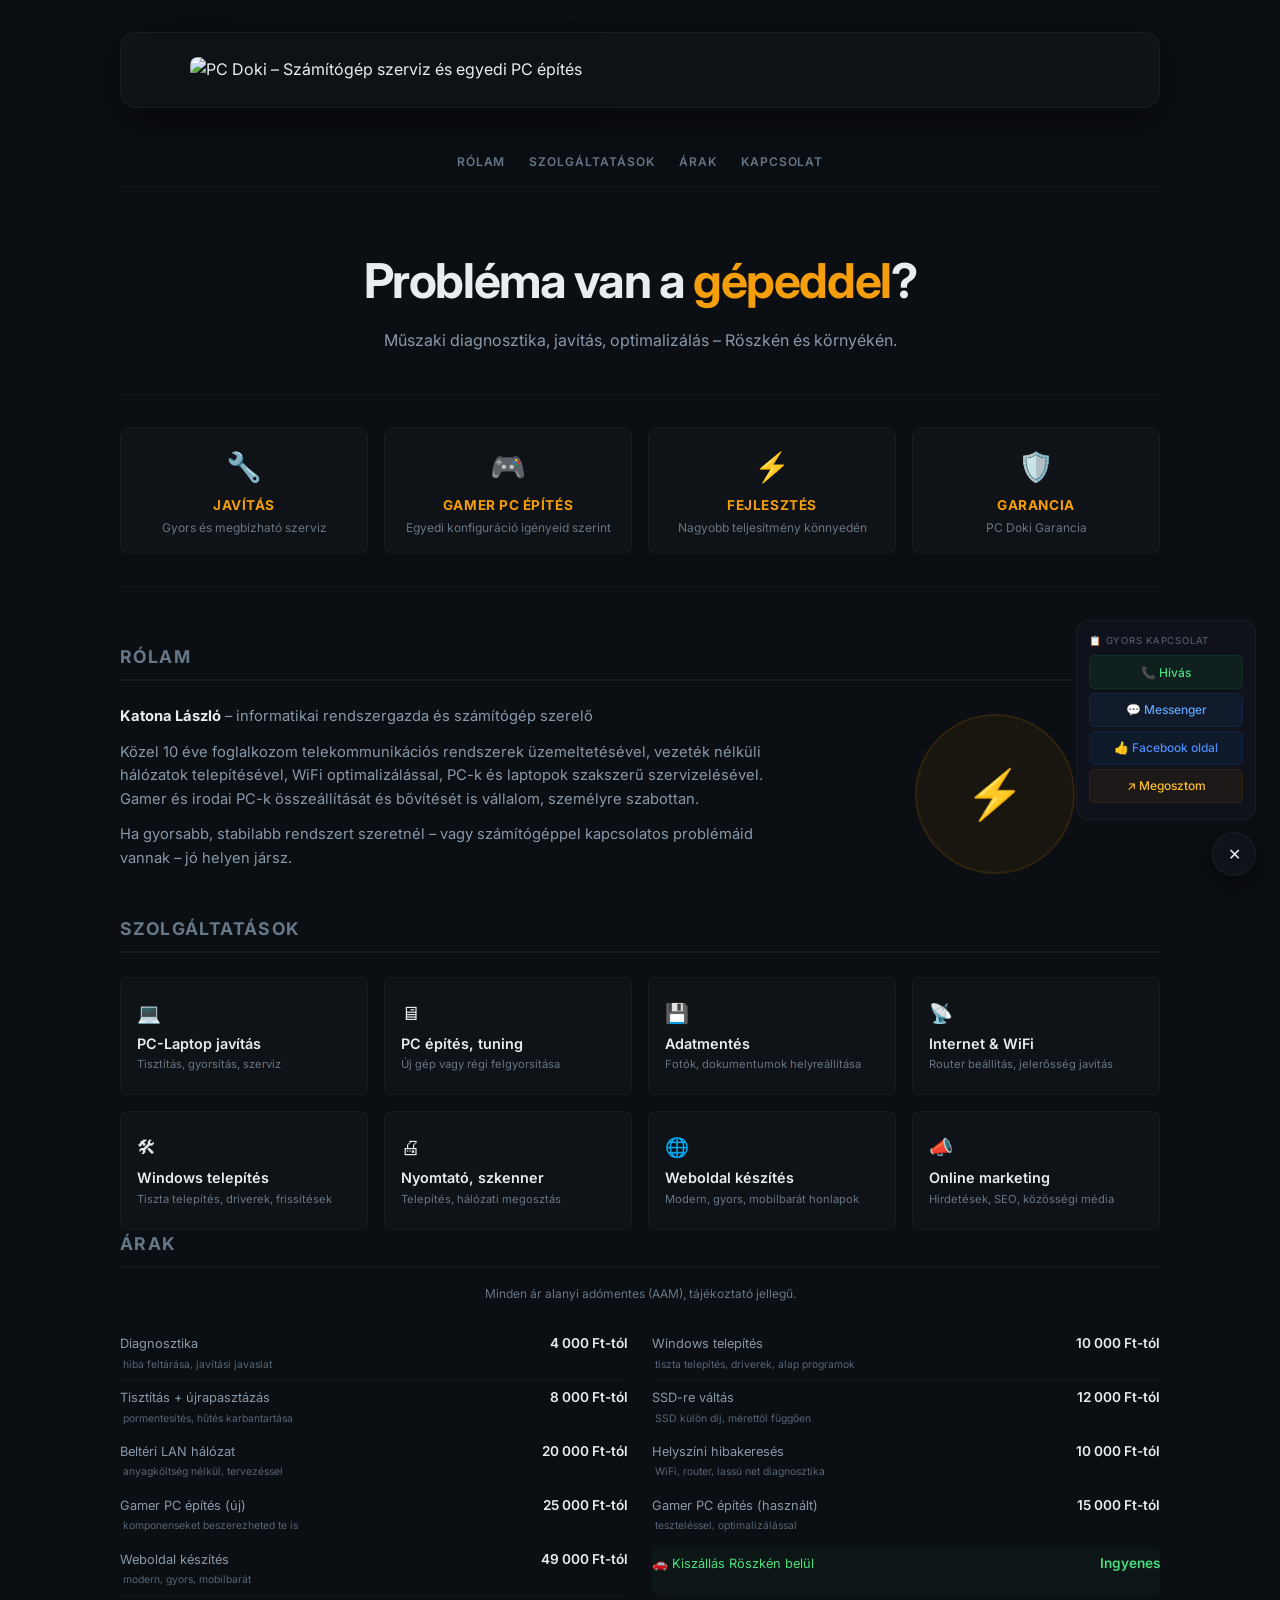
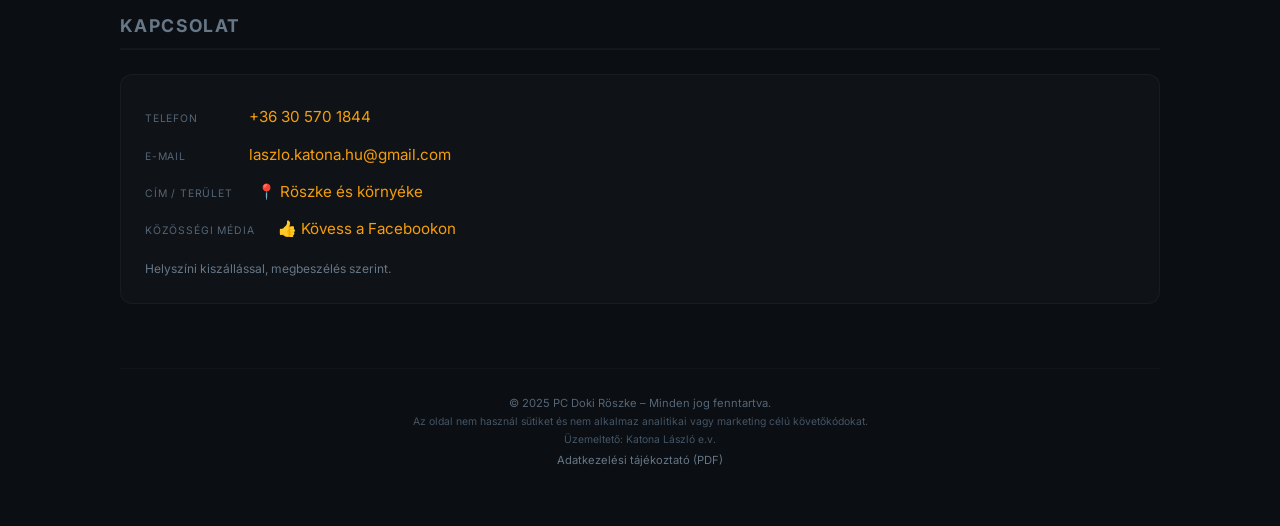
==== commit ad5d3a55: "Update index.html" ====
--- a/index.html
+++ b/index.html
@@ -4,7 +4,7 @@
 <head>
     <meta charset="UTF-8">
     <meta name="viewport" content="width=device-width, initial-scale=1.0">
-    <title>PC Doki Röszke – Mérnöki számítógépszerviz</title>
+    <title>PC Doki Röszke – a helyi számítógép szerelő</title>
 
     <meta name="description" content="PC Doki Röszke – laptop és PC javítás, gyorsítás, WiFi és otthoni hálózat beállítás, gamer PC építés, helyszíni kiszállással.">
 
@@ -112,7 +112,7 @@
             <div class="rolam-wrap">
                 <div class="rolam-text">
                     <p>
-                        <strong>Katona László</strong> – informatikai rendszergazda és hálózati szakember.
+                        <strong>Katona László</strong> – informatikai rendszergazda és számítógép szerelő
                     </p>
                     <p>
                         Közel 10 éve foglalkozom telekommunikációs rendszerek üzemeltetésével, vezeték nélküli hálózatok telepítésével, WiFi optimalizálással, PC-k és laptopok szakszerű szervizelésével. Gamer és irodai PC-k összeállítását és bővítését is vállalom, személyre szabottan.
--- a/style.css
+++ b/style.css
@@ -1,842 +1,578 @@
 /* ================================================================
-   MÉRNÖKI / MODERN STÍLUS - HARMONIZÁLVA A PC DOKI KÉPPEL
+   PC DOKI PLÉH STÍLUS - IPARI / MŰHELY HANGULAT
    ================================================================ */
 
-/* ---------- RESET ---------- */
 * {
-  margin: 0;
-  padding: 0;
-  box-sizing: border-box;
+    margin: 0;
+    padding: 0;
+    box-sizing: border-box;
 }
 
 html {
-  scroll-behavior: smooth;
+    scroll-behavior: smooth;
 }
 
 body {
-  font-family: 'Inter', -apple-system, BlinkMacSystemFont, 'Segoe UI', Roboto, sans-serif;
-  background: #0b0e12;
-  color: #e8edf2;
-  line-height: 1.6;
-  -webkit-font-smoothing: antialiased;
-  -moz-osx-font-smoothing: grayscale;
-}
-
-/* ---------- TYPOGRAPHY ---------- */
-h1, h2, h3, h4 {
-  font-weight: 500;
-  letter-spacing: -0.02em;
-}
-
-h2.section-title {
-  font-size: 1.25rem;
-  font-weight: 500;
-  letter-spacing: 0.06em;
-  text-transform: uppercase;
-  color: #667788;
-  margin-bottom: 1.5rem;
-  padding-bottom: 0.5rem;
-  border-bottom: 2px solid rgba(255, 255, 255, 0.04);
+    font-family: 'Inter', -apple-system, BlinkMacSystemFont, sans-serif;
+    background: #0b0e12;
+    color: #e8edf2;
+    line-height: 1.6;
+    -webkit-font-smoothing: antialiased;
 }
 
 /* ---------- LAYOUT ---------- */
 .container {
-  max-width: 1120px;
-  margin: 0 auto;
-  padding: 1rem 1.25rem 2rem;
-}
-
-/* ---------- TOPBAR ---------- */
-.topbar {
-  display: flex;
-  align-items: center;
-  justify-content: space-between;
-  gap: 1rem;
-  padding: 1rem 0 1.25rem;
-  border-bottom: 1px solid rgba(255, 255, 255, 0.04);
-}
-
-.brand-title {
-  font-size: 1.5rem;
-  font-weight: 600;
-  letter-spacing: -0.03em;
-  color: #e8edf2;
-}
-
-.brand-title span {
-  color: #f59e0b;
-}
-
-.brand-sub {
-  font-size: 0.8rem;
-  color: #667788;
-  margin-top: 0.1rem;
-  letter-spacing: 0.02em;
-  transition: opacity 0.25s ease;
-}
-
-.topbar-tag {
-  font-size: 0.7rem;
-  color: #4ade80;
-  background: rgba(74, 222, 128, 0.08);
-  padding: 0.25rem 0.75rem;
-  border-radius: 20px;
-  border: 1px solid rgba(74, 222, 128, 0.12);
-  letter-spacing: 0.04em;
-  white-space: nowrap;
+    max-width: 1120px;
+    margin: 0 auto;
+    padding: 0 1.25rem 2rem;
+}
+
+/* ---------- FEJLÉC – PC DOKI PLÉH ---------- */
+.hero-header {
+    width: 100%;
+    padding: 1.5rem 0 0.5rem;
+    background: #0b0e12;
+}
+
+.hero-header-inner {
+    width: 100%;
+    display: flex;
+    justify-content: center;
+    align-items: center;
+    background: rgba(255, 255, 255, 0.02);
+    border-radius: 16px;
+    border: 1px solid rgba(255, 255, 255, 0.04);
+    padding: 1rem;
+    box-shadow: 0 12px 40px rgba(0, 0, 0, 0.4);
+}
+
+.hero-header-img {
+    width: 100%;
+    max-width: 900px;
+    height: auto;
+    display: block;
+    border-radius: 8px;
+    filter: drop-shadow(0 8px 24px rgba(0, 0, 0, 0.5));
 }
 
 /* ---------- NAV ---------- */
 nav {
-  margin: 1.5rem 0 2.5rem;
+    margin: 1.5rem 0 2.5rem;
+    padding-bottom: 0.5rem;
+    border-bottom: 1px solid rgba(255, 255, 255, 0.04);
 }
 
 .nav-links {
-  display: flex;
-  gap: 1.5rem;
-  flex-wrap: wrap;
+    display: flex;
+    gap: 1.5rem;
+    flex-wrap: wrap;
+    justify-content: center;
 }
 
 .nav-links a {
-  color: #667788;
-  text-decoration: none;
-  font-size: 0.8rem;
-  font-weight: 450;
-  letter-spacing: 0.06em;
-  text-transform: uppercase;
-  padding: 0.3rem 0;
-  border-bottom: 2px solid transparent;
-  transition: color 0.2s, border-color 0.2s;
+    color: #667788;
+    text-decoration: none;
+    font-size: 0.75rem;
+    font-weight: 600;
+    letter-spacing: 0.08em;
+    text-transform: uppercase;
+    padding: 0.3rem 0;
+    border-bottom: 2px solid transparent;
+    transition: color 0.2s, border-color 0.2s;
 }
 
 .nav-links a:hover {
-  color: #f59e0b;
-  border-bottom-color: #f59e0b;
-}
-
-/* ---------- HERO ---------- */
-.hero {
-  display: grid;
-  grid-template-columns: 1fr;
-  gap: 2.5rem;
-  padding: 1rem 0 2rem;
-}
-
-.hero-text {
-  order: 2;
-}
-
-.hero-visual {
-  order: 1;
-  display: flex;
-  align-items: center;
-  justify-content: center;
-}
-
-.hero-visual-placeholder {
-  width: 100%;
-  max-width: 380px;
-}
-
-.hero-visual-placeholder svg {
-  width: 100%;
-  height: auto;
-  display: block;
-}
-
-.hero h1 {
-  font-size: 1.8rem;
-  font-weight: 600;
-  letter-spacing: -0.03em;
-  margin-bottom: 0.75rem;
-  line-height: 1.2;
-}
-
-.hero h1 .highlight {
-  color: #f59e0b;
+    color: #f59e0b;
+    border-bottom-color: #f59e0b;
+}
+
+/* ---------- HERO SZÖVEG ---------- */
+.hero-text-section {
+    text-align: center;
+    padding: 1rem 0 2.5rem;
+}
+
+.hero-title {
+    font-size: 1.8rem;
+    font-weight: 700;
+    letter-spacing: -0.03em;
+    margin-bottom: 0.5rem;
+}
+
+.hero-title .highlight {
+    color: #f59e0b;
 }
 
 .hero-lead {
-  color: #8899aa;
-  font-size: 1rem;
-  max-width: 480px;
-  margin-bottom: 1.5rem;
-}
-
-/* ---------- HERO SLIDES ---------- */
-.hero-slides {
-  background: rgba(255, 255, 255, 0.02);
-  border-radius: 12px;
-  padding: 1.25rem 1.25rem 1rem;
-  border: 1px solid rgba(255, 255, 255, 0.04);
-  position: relative;
-}
-
-.hero-slide {
-  display: none;
-  animation: slideFade 0.35s ease;
-}
-
-.hero-slide.active {
-  display: block;
-}
-
-@keyframes slideFade {
-  from {
-    opacity: 0;
-    transform: translateY(6px);
-  }
-  to {
+    color: #8899aa;
+    font-size: 1rem;
+    max-width: 560px;
+    margin: 0 auto;
+}
+
+/* ---------- SZOLGÁLTATÁSOK (PLÉH STÍLUSBAN) ---------- */
+.services-plain {
+    display: grid;
+    grid-template-columns: 1fr 1fr;
+    gap: 0.75rem;
+    padding: 1.5rem 0 2.5rem;
+    border-top: 1px solid rgba(255, 255, 255, 0.04);
+    border-bottom: 1px solid rgba(255, 255, 255, 0.04);
+    margin-bottom: 2.5rem;
+}
+
+.service-plain {
+    text-align: center;
+    padding: 1rem 0.5rem;
+    background: rgba(255, 255, 255, 0.02);
+    border: 1px solid rgba(255, 255, 255, 0.04);
+    border-radius: 10px;
+    transition: border-color 0.2s;
+}
+
+.service-plain:hover {
+    border-color: rgba(245, 158, 11, 0.2);
+}
+
+.service-plain .sp-icon {
+    font-size: 1.8rem;
+    display: block;
+    margin-bottom: 0.3rem;
+}
+
+.service-plain h3 {
+    font-size: 0.85rem;
+    font-weight: 700;
+    color: #f59e0b;
+    letter-spacing: 0.04em;
+    text-transform: uppercase;
+}
+
+.service-plain p {
+    font-size: 0.75rem;
+    color: #667788;
+    margin-top: 0.1rem;
+}
+
+/* ---------- SZEKCIÓ CÍMEK ---------- */
+.section-title {
+    font-size: 1.1rem;
+    font-weight: 700;
+    letter-spacing: 0.08em;
+    text-transform: uppercase;
+    color: #667788;
+    margin-bottom: 1.5rem;
+    padding-bottom: 0.5rem;
+    border-bottom: 2px solid rgba(255, 255, 255, 0.04);
+}
+
+/* ---------- RÓLAM ---------- */
+.rolam-section {
+    padding: 1rem 0 2rem;
+}
+
+.rolam-wrap {
+    display: grid;
+    grid-template-columns: 1fr;
+    gap: 2rem;
+    align-items: center;
+}
+
+.rolam-text p {
+    color: #8899aa;
+    font-size: 0.92rem;
+    margin-bottom: 0.75rem;
+}
+
+.rolam-text p strong {
+    color: #e8edf2;
+}
+
+.rolam-avatar {
+    display: flex;
+    justify-content: center;
+}
+
+.rolam-avatar-circle {
+    width: 120px;
+    height: 120px;
+    border-radius: 50%;
+    background: rgba(245, 158, 11, 0.06);
+    border: 2px solid rgba(245, 158, 11, 0.1);
+    display: flex;
+    align-items: center;
+    justify-content: center;
+    font-size: 2.5rem;
+    color: #f59e0b;
+}
+
+/* ---------- SZOLGÁLTATÁSOK RÁCS ---------- */
+.services-grid {
+    display: grid;
+    grid-template-columns: 1fr 1fr;
+    gap: 0.6rem;
+}
+
+.service-item {
+    background: rgba(255, 255, 255, 0.02);
+    border: 1px solid rgba(255, 255, 255, 0.04);
+    border-radius: 8px;
+    padding: 0.9rem;
+    transition: border-color 0.2s;
+}
+
+.service-item:hover {
+    border-color: rgba(245, 158, 11, 0.2);
+}
+
+.service-item .icon {
+    font-size: 1.2rem;
+    display: block;
+    margin-bottom: 0.2rem;
+}
+
+.service-item h3 {
+    font-size: 0.8rem;
+    font-weight: 600;
+    color: #e8edf2;
+}
+
+.service-item p {
+    font-size: 0.7rem;
+    color: #667788;
+    margin-top: 0.1rem;
+}
+
+/* ---------- ÁRAK ---------- */
+.arak-sub {
+    text-align: center;
+    font-size: 0.75rem;
+    color: #667788;
+    margin: -0.5rem 0 1.5rem;
+}
+
+.price-grid {
+    display: grid;
+    grid-template-columns: 1fr;
+    gap: 0.1rem;
+}
+
+.price-row {
+    display: grid;
+    grid-template-columns: 1fr auto;
+    align-items: baseline;
+    padding: 0.5rem 0.5rem;
+    border-bottom: 1px solid rgba(255, 255, 255, 0.02);
+    gap: 0.3rem 1rem;
+}
+
+.price-row .label {
+    color: #8899aa;
+    font-size: 0.8rem;
+}
+
+.price-row .value {
+    color: #e8edf2;
+    font-weight: 600;
+    font-size: 0.85rem;
+    text-align: right;
+}
+
+.price-row .note {
+    grid-column: 1 / -1;
+    font-size: 0.65rem;
+    color: #556677;
+    font-weight: 400;
+    margin-top: -0.2rem;
+    padding-left: 0.2rem;
+}
+
+.price-row.highlight {
+    background: rgba(74, 222, 128, 0.04);
+    border-radius: 6px;
+    border-bottom: none;
+    margin-top: 0.3rem;
+}
+
+.price-row.highlight .label {
+    color: #4ade80;
+}
+
+.price-row.highlight .value {
+    color: #4ade80;
+}
+
+/* ---------- KAPCSOLAT ---------- */
+.contact-section {
+    padding: 1rem 0;
+}
+
+.contact-card {
+    background: rgba(255, 255, 255, 0.02);
+    border: 1px solid rgba(255, 255, 255, 0.04);
+    border-radius: 12px;
+    padding: 1.5rem;
+}
+
+.contact-row {
+    display: flex;
+    flex-direction: column;
+    gap: 0.1rem;
+    padding: 0.4rem 0;
+}
+
+.contact-row .label {
+    color: #556677;
+    font-size: 0.65rem;
+    text-transform: uppercase;
+    letter-spacing: 0.08em;
+}
+
+.contact-row .value {
+    color: #e8edf2;
+    font-size: 0.95rem;
+}
+
+.contact-row .value a {
+    color: #f59e0b;
+    text-decoration: none;
+    transition: color 0.2s;
+}
+
+.contact-row .value a:hover {
+    color: #fbbf24;
+    text-decoration: underline;
+}
+
+.contact-note {
+    margin-top: 0.75rem;
+    font-size: 0.75rem;
+    color: #667788;
+}
+
+/* ---------- FLOATING WIDGET ---------- */
+.floating-contact-widget {
+    position: fixed;
+    bottom: 1.5rem;
+    right: 1.5rem;
+    z-index: 1000;
+}
+
+#contact-toggle {
+    width: 44px;
+    height: 44px;
+    border-radius: 50%;
+    border: 1px solid rgba(255, 255, 255, 0.06);
+    background: rgba(16, 20, 28, 0.92);
+    backdrop-filter: blur(12px);
+    color: #e8edf2;
+    font-size: 1rem;
+    cursor: pointer;
+    transition: all 0.2s;
+    box-shadow: 0 8px 24px rgba(0, 0, 0, 0.5);
+    display: flex;
+    align-items: center;
+    justify-content: center;
+}
+
+#contact-toggle:hover {
+    border-color: #f59e0b;
+}
+
+.contact-panel {
+    position: absolute;
+    bottom: 56px;
+    right: 0;
+    width: 180px;
+    background: rgba(16, 20, 28, 0.95);
+    backdrop-filter: blur(12px);
+    border: 1px solid rgba(255, 255, 255, 0.04);
+    border-radius: 12px;
+    padding: 0.75rem;
     opacity: 1;
     transform: translateY(0);
-  }
-}
-
-.hero-slide h3 {
-  font-size: 1rem;
-  font-weight: 600;
-  margin-bottom: 0.3rem;
-  color: #f59e0b;
-}
-
-.hero-slide p {
-  font-size: 0.92rem;
-  color: #8899aa;
-  max-width: 100%;
-  line-height: 1.6;
-}
-
-.hero-controls {
-  display: flex;
-  align-items: center;
-  justify-content: space-between;
-  margin-top: 1rem;
-  flex-wrap: wrap;
-  gap: 0.5rem;
-}
-
-.hero-dots {
-  display: flex;
-  gap: 0.4rem;
-}
-
-.hero-dot {
-  width: 28px;
-  height: 3px;
-  border: none;
-  background: rgba(255, 255, 255, 0.08);
-  cursor: pointer;
-  border-radius: 2px;
-  transition: background 0.3s;
-  padding: 0;
-}
-
-.hero-dot.active {
-  background: #f59e0b;
-}
-
-.hero-next {
-  background: transparent;
-  border: 1px solid rgba(255, 255, 255, 0.06);
-  color: #667788;
-  padding: 0.4rem 1rem;
-  border-radius: 6px;
-  cursor: pointer;
-  font-size: 0.8rem;
-  font-family: inherit;
-  transition: all 0.2s;
-}
-
-.hero-next:hover {
-  border-color: #f59e0b;
-  color: #f59e0b;
-}
-
-/* ---------- BRANDING BLOKK ---------- */
-.branding-block {
-  margin: 2rem 0 3rem;
-}
-
-.branding-card {
-  position: relative;
-  border-radius: 16px;
-  overflow: hidden;
-  background: rgba(255, 255, 255, 0.02);
-  border: 1px solid rgba(255, 255, 255, 0.04);
-  box-shadow: 0 12px 40px rgba(0, 0, 0, 0.3);
-}
-
-.branding-image {
-  width: 100%;
-  display: flex;
-  justify-content: center;
-  align-items: center;
-  background: linear-gradient(180deg, rgba(11, 14, 18, 0.95), rgba(11, 14, 18, 0.85));
-  padding: 1.5rem 1rem 0.5rem;
-  min-height: 120px;
-}
-
-.branding-img {
-  width: 100%;
-  max-width: 800px;
-  height: auto;
-  max-height: 450px;
-  object-fit: contain;
-  border-radius: 8px;
-  filter: drop-shadow(0 8px 24px rgba(0, 0, 0, 0.4));
-  display: block;
-}
-
-.branding-overlay {
-  padding: 1.5rem 1.5rem 2rem;
-  background: linear-gradient(180deg, rgba(11, 14, 18, 0.6), rgba(11, 14, 18, 0.95));
-}
-
-.branding-tagline {
-  text-align: center;
-  margin-bottom: 1.5rem;
-}
-
-.branding-highlight {
-  font-size: 1.1rem;
-  font-weight: 700;
-  letter-spacing: 0.08em;
-  color: #f59e0b;
-  text-transform: uppercase;
-  background: rgba(245, 158, 11, 0.06);
-  padding: 0.4rem 1.2rem;
-  border-radius: 30px;
-  border: 1px solid rgba(245, 158, 11, 0.08);
-  display: inline-block;
-}
-
-.branding-features {
-  display: grid;
-  grid-template-columns: 1fr 1fr;
-  gap: 0.8rem;
-}
-
-.branding-feature {
-  background: rgba(255, 255, 255, 0.02);
-  border: 1px solid rgba(255, 255, 255, 0.04);
-  border-radius: 10px;
-  padding: 0.8rem 0.8rem 0.9rem;
-  text-align: center;
-  transition: border-color 0.2s;
-}
-
-.branding-feature:hover {
-  border-color: rgba(245, 158, 11, 0.15);
-}
-
-.branding-feature .bf-icon {
-  display: block;
-  font-size: 1.5rem;
-  margin-bottom: 0.2rem;
-}
-
-.branding-feature .bf-label {
-  display: block;
-  font-size: 0.75rem;
-  font-weight: 600;
-  color: #e8edf2;
-  letter-spacing: 0.04em;
-  text-transform: uppercase;
-}
-
-.branding-feature .bf-desc {
-  display: block;
-  font-size: 0.7rem;
-  color: #667788;
-  margin-top: 0.1rem;
-}
-
-/* ---------- RÓLAM ---------- */
-.rolam-section {
-  padding: 2rem 0 1rem;
-}
-
-.rolam-wrap {
-  display: grid;
-  grid-template-columns: 1fr;
-  gap: 2rem;
-  align-items: center;
-}
-
-.rolam-text p {
-  color: #8899aa;
-  font-size: 0.95rem;
-  margin-bottom: 0.75rem;
-}
-
-.rolam-text p strong {
-  color: #e8edf2;
-}
-
-.rolam-avatar {
-  display: flex;
-  justify-content: center;
-}
-
-.rolam-avatar-circle {
-  width: 140px;
-  height: 140px;
-  border-radius: 50%;
-  background: rgba(245, 158, 11, 0.06);
-  border: 2px solid rgba(245, 158, 11, 0.1);
-  display: flex;
-  align-items: center;
-  justify-content: center;
-  font-size: 3rem;
-  color: #f59e0b;
-}
-
-/* ---------- SZOLGÁLTATÁSOK ---------- */
-.services {
-  display: grid;
-  grid-template-columns: 1fr 1fr;
-  gap: 0.6rem;
-}
-
-.service-item {
-  background: rgba(255, 255, 255, 0.02);
-  border: 1px solid rgba(255, 255, 255, 0.04);
-  border-radius: 8px;
-  padding: 0.9rem 0.9rem 1rem;
-  transition: border-color 0.2s;
-}
-
-.service-item:hover {
-  border-color: rgba(245, 158, 11, 0.2);
-}
-
-.service-item .icon {
-  font-size: 1.3rem;
-  display: block;
-  margin-bottom: 0.2rem;
-}
-
-.service-item h3 {
-  font-size: 0.85rem;
-  font-weight: 600;
-  color: #e8edf2;
-}
-
-.service-item p {
-  font-size: 0.75rem;
-  color: #667788;
-  margin-top: 0.1rem;
-}
-
-/* ---------- ÁRAK ---------- */
-.arak-sub {
-  text-align: center;
-  font-size: 0.8rem;
-  color: #667788;
-  margin: -0.5rem 0 1.5rem;
-}
-
-.price-grid {
-  display: grid;
-  grid-template-columns: 1fr;
-  gap: 0.1rem;
-}
-
-.price-row {
-  display: grid;
-  grid-template-columns: 1fr auto;
-  align-items: baseline;
-  padding: 0.6rem 0.75rem;
-  border-bottom: 1px solid rgba(255, 255, 255, 0.02);
-  gap: 0.5rem 1rem;
-}
-
-.price-row .label {
-  color: #8899aa;
-  font-size: 0.85rem;
-}
-
-.price-row .value {
-  color: #e8edf2;
-  font-weight: 500;
-  font-size: 0.9rem;
-  text-align: right;
-}
-
-.price-row .note {
-  grid-column: 1 / -1;
-  font-size: 0.7rem;
-  color: #556677;
-  font-weight: 400;
-  margin-top: -0.2rem;
-  padding-left: 0.2rem;
-}
-
-.price-row.highlight {
-  background: rgba(74, 222, 128, 0.04);
-  border-radius: 6px;
-  border-bottom: none;
-  margin-top: 0.3rem;
-}
-
-.price-row.highlight .label {
-  color: #4ade80;
-}
-
-.price-row.highlight .value {
-  color: #4ade80;
-}
-
-/* ---------- KAPCSOLAT ---------- */
-.contact-section {
-  padding: 1rem 0;
-}
-
-.contact-card {
-  background: rgba(255, 255, 255, 0.02);
-  border: 1px solid rgba(255, 255, 255, 0.04);
-  border-radius: 12px;
-  padding: 1.5rem;
-}
-
-.contact-row {
-  display: flex;
-  flex-direction: column;
-  gap: 0.1rem;
-  padding: 0.5rem 0;
-}
-
-.contact-row .label {
-  color: #556677;
-  font-size: 0.7rem;
-  text-transform: uppercase;
-  letter-spacing: 0.08em;
-}
-
-.contact-row .value {
-  color: #e8edf2;
-  font-size: 1rem;
-}
-
-.contact-row .value a {
-  color: #f59e0b;
-  text-decoration: none;
-  transition: color 0.2s;
-}
-
-.contact-row .value a:hover {
-  color: #fbbf24;
-  text-decoration: underline;
-}
-
-.contact-note {
-  margin-top: 0.75rem;
-  font-size: 0.8rem;
-  color: #667788;
-}
-
-/* ---------- FLOATING WIDGET ---------- */
-.floating-contact-widget {
-  position: fixed;
-  bottom: 1.5rem;
-  right: 1.5rem;
-  z-index: 1000;
-}
-
-#contact-toggle {
-  width: 48px;
-  height: 48px;
-  border-radius: 50%;
-  border: 1px solid rgba(255, 255, 255, 0.06);
-  background: rgba(16, 20, 28, 0.92);
-  backdrop-filter: blur(12px);
-  color: #e8edf2;
-  font-size: 1.2rem;
-  cursor: pointer;
-  transition: all 0.2s;
-  box-shadow: 0 8px 24px rgba(0, 0, 0, 0.5);
-  display: flex;
-  align-items: center;
-  justify-content: center;
-}
-
-#contact-toggle:hover {
-  border-color: #f59e0b;
-}
-
-.contact-panel {
-  position: absolute;
-  bottom: 60px;
-  right: 0;
-  width: 190px;
-  background: rgba(16, 20, 28, 0.95);
-  backdrop-filter: blur(12px);
-  border: 1px solid rgba(255, 255, 255, 0.04);
-  border-radius: 12px;
-  padding: 0.75rem;
-  opacity: 0;
-  transform: translateY(8px);
-  pointer-events: none;
-  transition: all 0.25s ease;
-}
-
-.contact-panel.open {
-  opacity: 1;
-  transform: translateY(0);
-  pointer-events: auto;
+    pointer-events: auto;
+    transition: all 0.25s ease;
 }
 
 .contact-panel p {
-  font-size: 0.65rem;
-  color: #556677;
-  margin-bottom: 0.5rem;
-  text-transform: uppercase;
-  letter-spacing: 0.08em;
+    font-size: 0.6rem;
+    color: #556677;
+    margin-bottom: 0.4rem;
+    text-transform: uppercase;
+    letter-spacing: 0.08em;
 }
 
 .contact-btn {
-  display: block;
-  width: 100%;
-  padding: 0.5rem;
-  border-radius: 6px;
-  text-align: center;
-  text-decoration: none;
-  font-size: 0.8rem;
-  font-weight: 450;
-  margin-bottom: 0.3rem;
-  border: 1px solid rgba(255, 255, 255, 0.04);
-  transition: all 0.2s;
-  font-family: inherit;
+    display: block;
+    width: 100%;
+    padding: 0.4rem;
+    border-radius: 6px;
+    text-align: center;
+    text-decoration: none;
+    font-size: 0.75rem;
+    font-weight: 500;
+    margin-bottom: 0.25rem;
+    border: 1px solid rgba(255, 255, 255, 0.04);
+    transition: all 0.2s;
+    font-family: inherit;
 }
 
 .contact-btn.phone {
-  background: rgba(34, 197, 94, 0.08);
-  color: #4ade80;
-  border-color: rgba(34, 197, 94, 0.1);
+    background: rgba(34, 197, 94, 0.08);
+    color: #4ade80;
+    border-color: rgba(34, 197, 94, 0.1);
 }
 
 .contact-btn.messenger {
-  background: rgba(59, 130, 246, 0.08);
-  color: #60a5fa;
-  border-color: rgba(59, 130, 246, 0.1);
+    background: rgba(59, 130, 246, 0.08);
+    color: #60a5fa;
+    border-color: rgba(59, 130, 246, 0.1);
 }
 
 .contact-btn.facebook {
-  background: rgba(24, 119, 242, 0.08);
-  color: #4d8bf7;
-  border-color: rgba(24, 119, 242, 0.1);
+    background: rgba(24, 119, 242, 0.08);
+    color: #4d8bf7;
+    border-color: rgba(24, 119, 242, 0.1);
 }
 
 .contact-btn.share {
-  background: rgba(245, 158, 11, 0.06);
-  color: #fbbf24;
-  border-color: rgba(245, 158, 11, 0.08);
+    background: rgba(245, 158, 11, 0.06);
+    color: #fbbf24;
+    border-color: rgba(245, 158, 11, 0.08);
 }
 
 .contact-btn:hover {
-  border-color: rgba(255, 255, 255, 0.1);
-  transform: translateY(-1px);
+    border-color: rgba(255, 255, 255, 0.1);
+    transform: translateY(-1px);
 }
 
 /* ---------- FOOTER ---------- */
 .clean-footer {
-  margin-top: 3rem;
-  padding: 1.5rem 0 0.5rem;
-  border-top: 1px solid rgba(255, 255, 255, 0.03);
-  text-align: center;
-  font-size: 0.75rem;
-  color: #556677;
-  line-height: 1.8;
+    margin-top: 3rem;
+    padding: 1.5rem 0 0.5rem;
+    border-top: 1px solid rgba(255, 255, 255, 0.03);
+    text-align: center;
+    font-size: 0.7rem;
+    color: #556677;
+    line-height: 1.8;
 }
 
 .clean-footer .small {
-  font-size: 0.7rem;
-  color: #445566;
+    font-size: 0.65rem;
+    color: #445566;
 }
 
 .clean-footer a {
-  color: #667788;
-  text-decoration: none;
-  transition: color 0.2s;
+    color: #667788;
+    text-decoration: none;
+    transition: color 0.2s;
 }
 
 .clean-footer a:hover {
-  color: #f59e0b;
+    color: #f59e0b;
 }
 
 /* ================================================================
-   BRANDING BLOKK – RESZPONZÍV
+   RESZPONZÍV
    ================================================================ */
+
 @media (min-width: 640px) {
-  .branding-features {
-    grid-template-columns: repeat(4, 1fr);
-    gap: 1rem;
-  }
-
-  .branding-overlay {
-    padding: 2rem 2.5rem;
-  }
-
-  .branding-highlight {
-    font-size: 1.3rem;
-    padding: 0.5rem 2rem;
-  }
-
-  .services {
-    grid-template-columns: repeat(3, 1fr);
-  }
-
-  .price-grid {
-    grid-template-columns: 1fr 1fr;
-    gap: 0 1.5rem;
-  }
-
-  .price-row {
-    grid-template-columns: 1fr auto;
-    padding: 0.5rem 0;
-  }
-
-  .price-row .note {
-    grid-column: 1 / -1;
-  }
-
-  .contact-row {
-    flex-direction: row;
-    align-items: baseline;
-    gap: 1.5rem;
-  }
-
-  .contact-row .label {
-    min-width: 80px;
-    font-size: 0.7rem;
-  }
-}
-
-/* ================================================================
-   DESKTOP
-   ================================================================ */
+    .services-plain {
+        grid-template-columns: repeat(4, 1fr);
+        gap: 1rem;
+        padding: 2rem 0;
+    }
+
+    .services-grid {
+        grid-template-columns: repeat(3, 1fr);
+        gap: 0.8rem;
+    }
+
+    .price-grid {
+        grid-template-columns: 1fr 1fr;
+        gap: 0 1.5rem;
+    }
+
+    .price-row {
+        padding: 0.4rem 0;
+    }
+
+    .contact-row {
+        flex-direction: row;
+        align-items: baseline;
+        gap: 1.5rem;
+    }
+
+    .contact-row .label {
+        min-width: 80px;
+    }
+
+    .hero-title {
+        font-size: 2.4rem;
+    }
+}
+
 @media (min-width: 900px) {
-  .container {
-    padding: 1.5rem 2.5rem 3rem;
-  }
-
-  .hero {
-    grid-template-columns: 1.2fr 0.8fr;
-    align-items: center;
-    padding: 2rem 0 4rem;
-    gap: 3rem;
-  }
-
-  .hero-text {
-    order: 1;
-  }
-
-  .hero-visual {
-    order: 2;
-  }
-
-  .hero h1 {
-    font-size: 2.6rem;
-  }
-
-  .hero-lead {
-    font-size: 1.05rem;
-  }
-
-  /* Branding desktop */
-  .branding-card {
-    display: grid;
-    grid-template-columns: 1.2fr 0.8fr;
-    align-items: center;
-  }
-
-  .branding-image {
-    padding: 2rem 1rem 2rem 2rem;
-    background: rgba(11, 14, 18, 0.6);
-  }
-
-  .branding-img {
-    max-height: 500px;
-  }
-
-  .branding-overlay {
-    padding: 2rem 2rem 2rem 1rem;
-    background: transparent;
-  }
-
-  .branding-features {
-    grid-template-columns: 1fr;
-    gap: 0.6rem;
-  }
-
-  .branding-feature {
-    display: flex;
-    align-items: center;
-    gap: 0.8rem;
-    text-align: left;
-    padding: 0.6rem 1rem;
-  }
-
-  .branding-feature .bf-icon {
-    font-size: 1.2rem;
-    margin-bottom: 0;
-    flex-shrink: 0;
-  }
-
-  .branding-feature .bf-label {
-    font-size: 0.7rem;
-    min-width: 70px;
-  }
-
-  .branding-feature .bf-desc {
-    font-size: 0.7rem;
-  }
-
-  .branding-tagline {
-    text-align: left;
-    margin-bottom: 1.2rem;
-  }
-
-  .rolam-wrap {
-    grid-template-columns: 2fr 1fr;
-    gap: 3rem;
-  }
-
-  .rolam-avatar-circle {
-    width: 180px;
-    height: 180px;
-    font-size: 3.5rem;
-  }
-
-  .services {
-    grid-template-columns: repeat(4, 1fr);
-    gap: 0.8rem;
-  }
-
-  .service-item {
-    padding: 1.25rem 1rem;
-  }
-}
-
-/* ================================================================
-   ANIMÁCIÓK
-   ================================================================ */
+    .container {
+        padding: 0 2.5rem 3rem;
+    }
+
+    .hero-header {
+        padding: 2rem 0 1rem;
+    }
+
+    .hero-header-inner {
+        padding: 1.5rem;
+    }
+
+    .hero-title {
+        font-size: 3rem;
+    }
+
+    .rolam-wrap {
+        grid-template-columns: 2fr 1fr;
+        gap: 3rem;
+    }
+
+    .rolam-avatar-circle {
+        width: 160px;
+        height: 160px;
+        font-size: 3rem;
+    }
+
+    .services-grid {
+        grid-template-columns: repeat(4, 1fr);
+        gap: 1rem;
+    }
+
+    .service-item {
+        padding: 1.25rem 1rem;
+    }
+
+    .service-item h3 {
+        font-size: 0.9rem;
+    }
+}
+
+/* ---------- ANIMÁCIÓ ---------- */
 @keyframes fadeUp {
-  from {
-    opacity: 0;
-    transform: translateY(16px);
-  }
-  to {
-    opacity: 1;
-    transform: translateY(0);
-  }
-}
-
-.hero,
-.branding-block,
+    from {
+        opacity: 0;
+        transform: translateY(16px);
+    }
+    to {
+        opacity: 1;
+        transform: translateY(0);
+    }
+}
+
+.hero-header,
+.hero-text-section,
+.services-plain,
 .rolam-section,
 #szolgaltatasok,
 #arak,
 .contact-section {
-  animation: fadeUp 0.5s ease forwards;
-}
+    animation: fadeUp 0.5s ease forwards;
+}
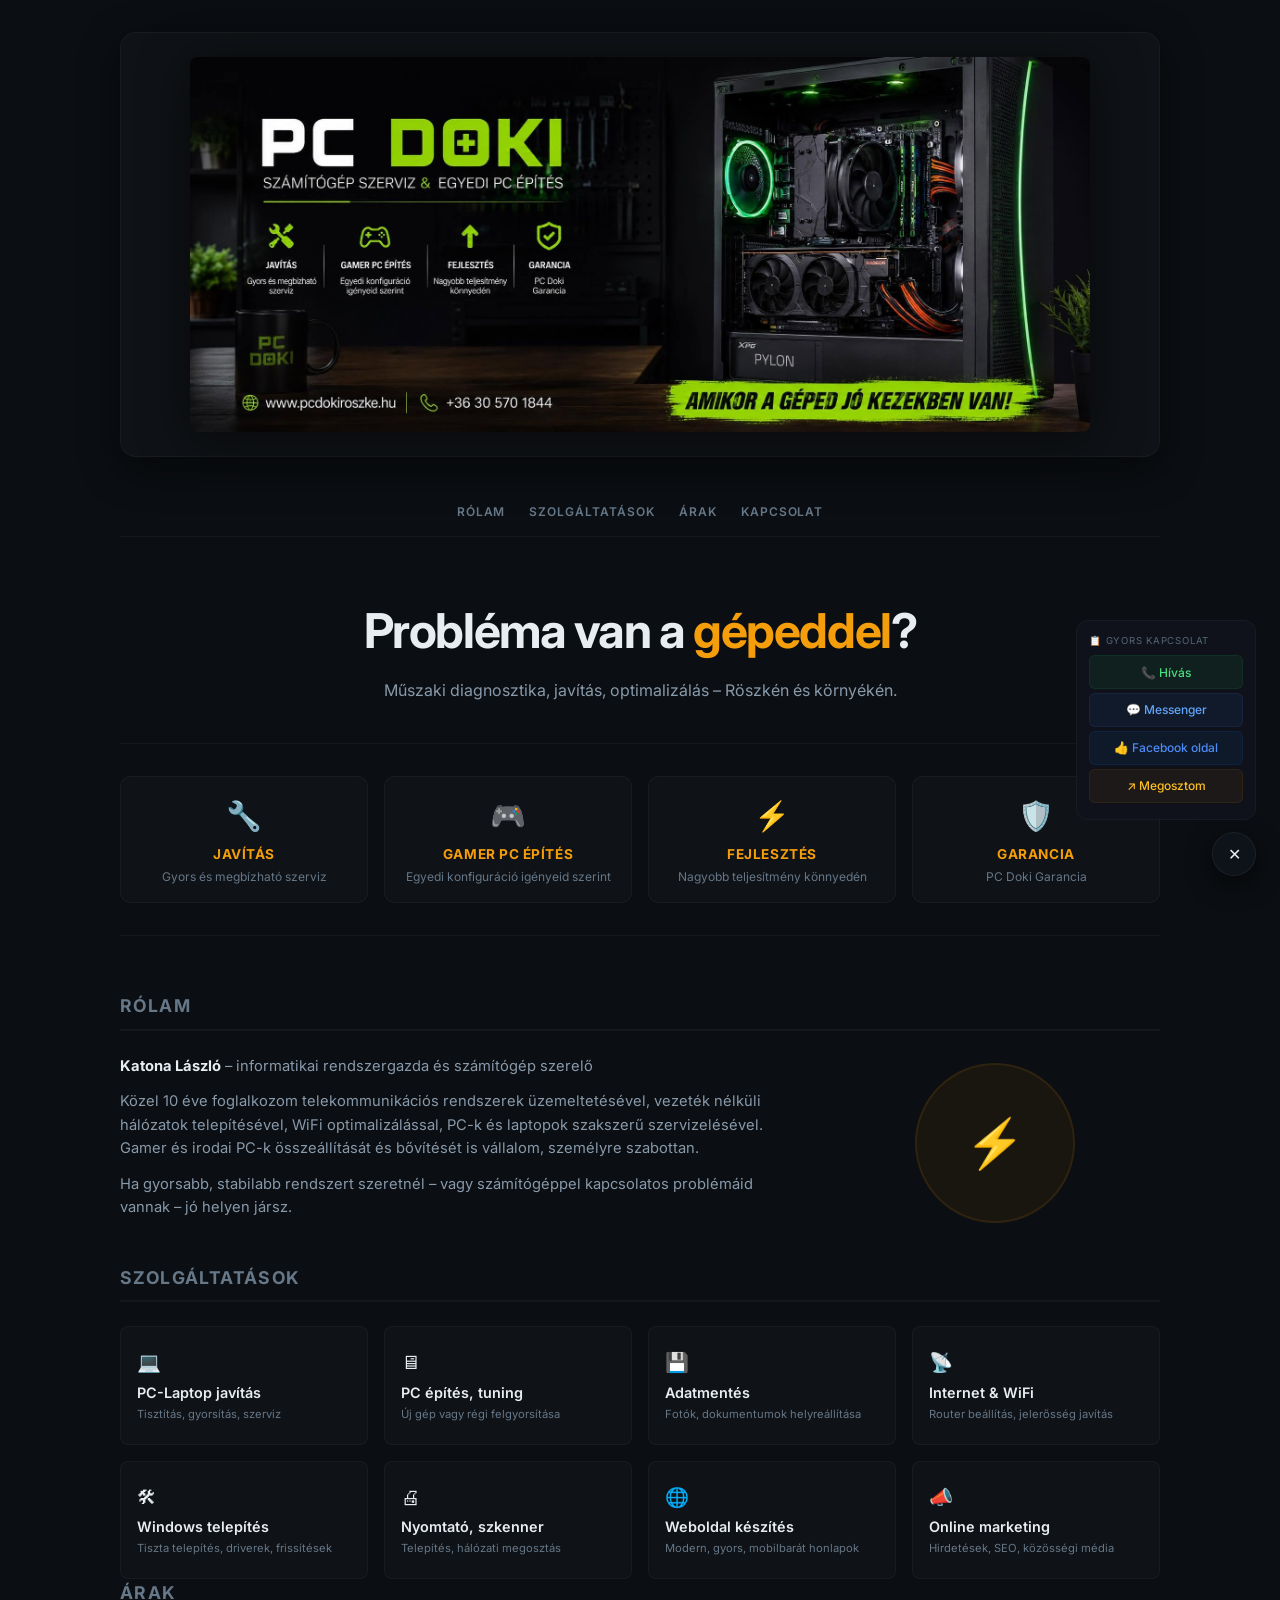
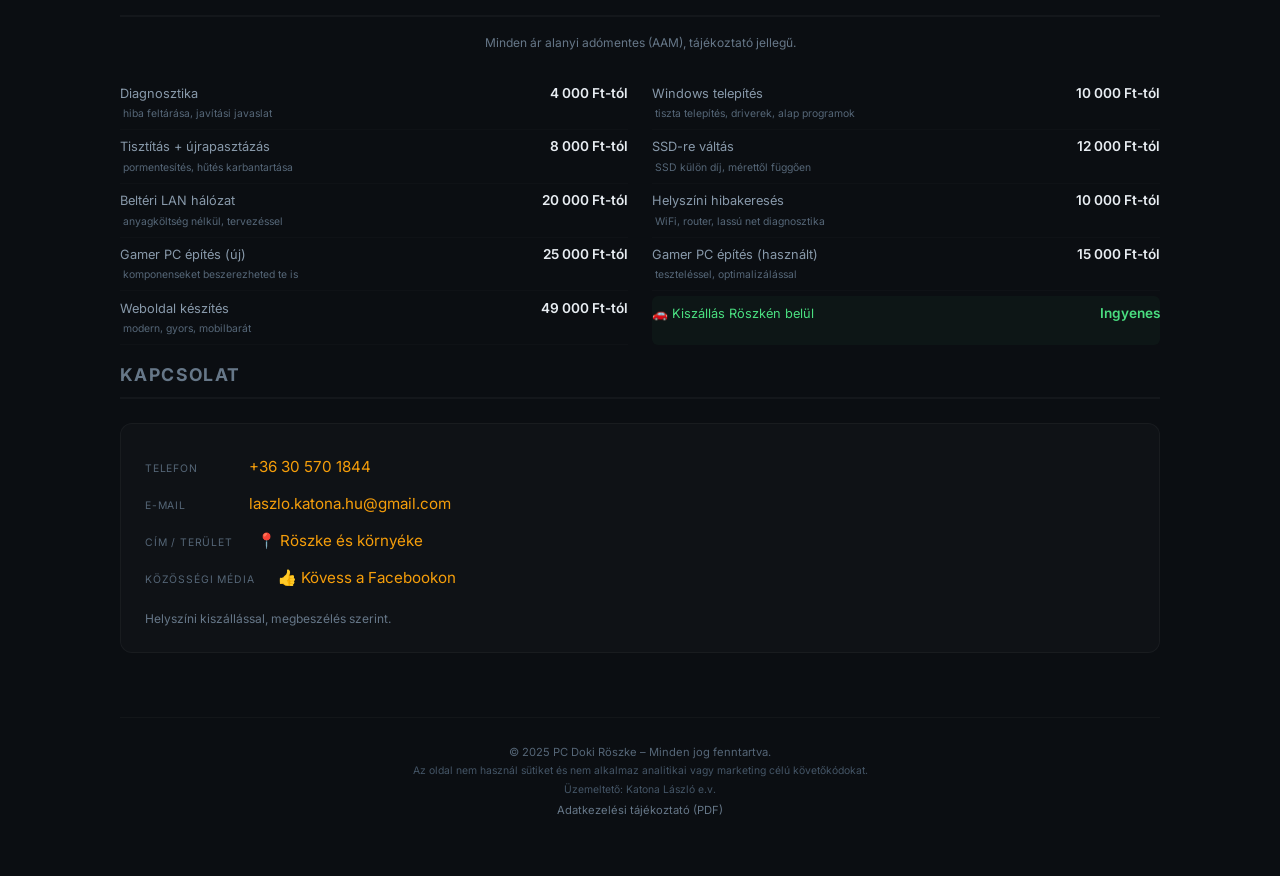
==== commit 3e791e1e: "Update index.html" ====
--- a/index.html
+++ b/index.html
@@ -1,5 +1,6 @@
 <!DOCTYPE html>
 <html lang="hu">
+    
 
 <head>
     <meta charset="UTF-8">
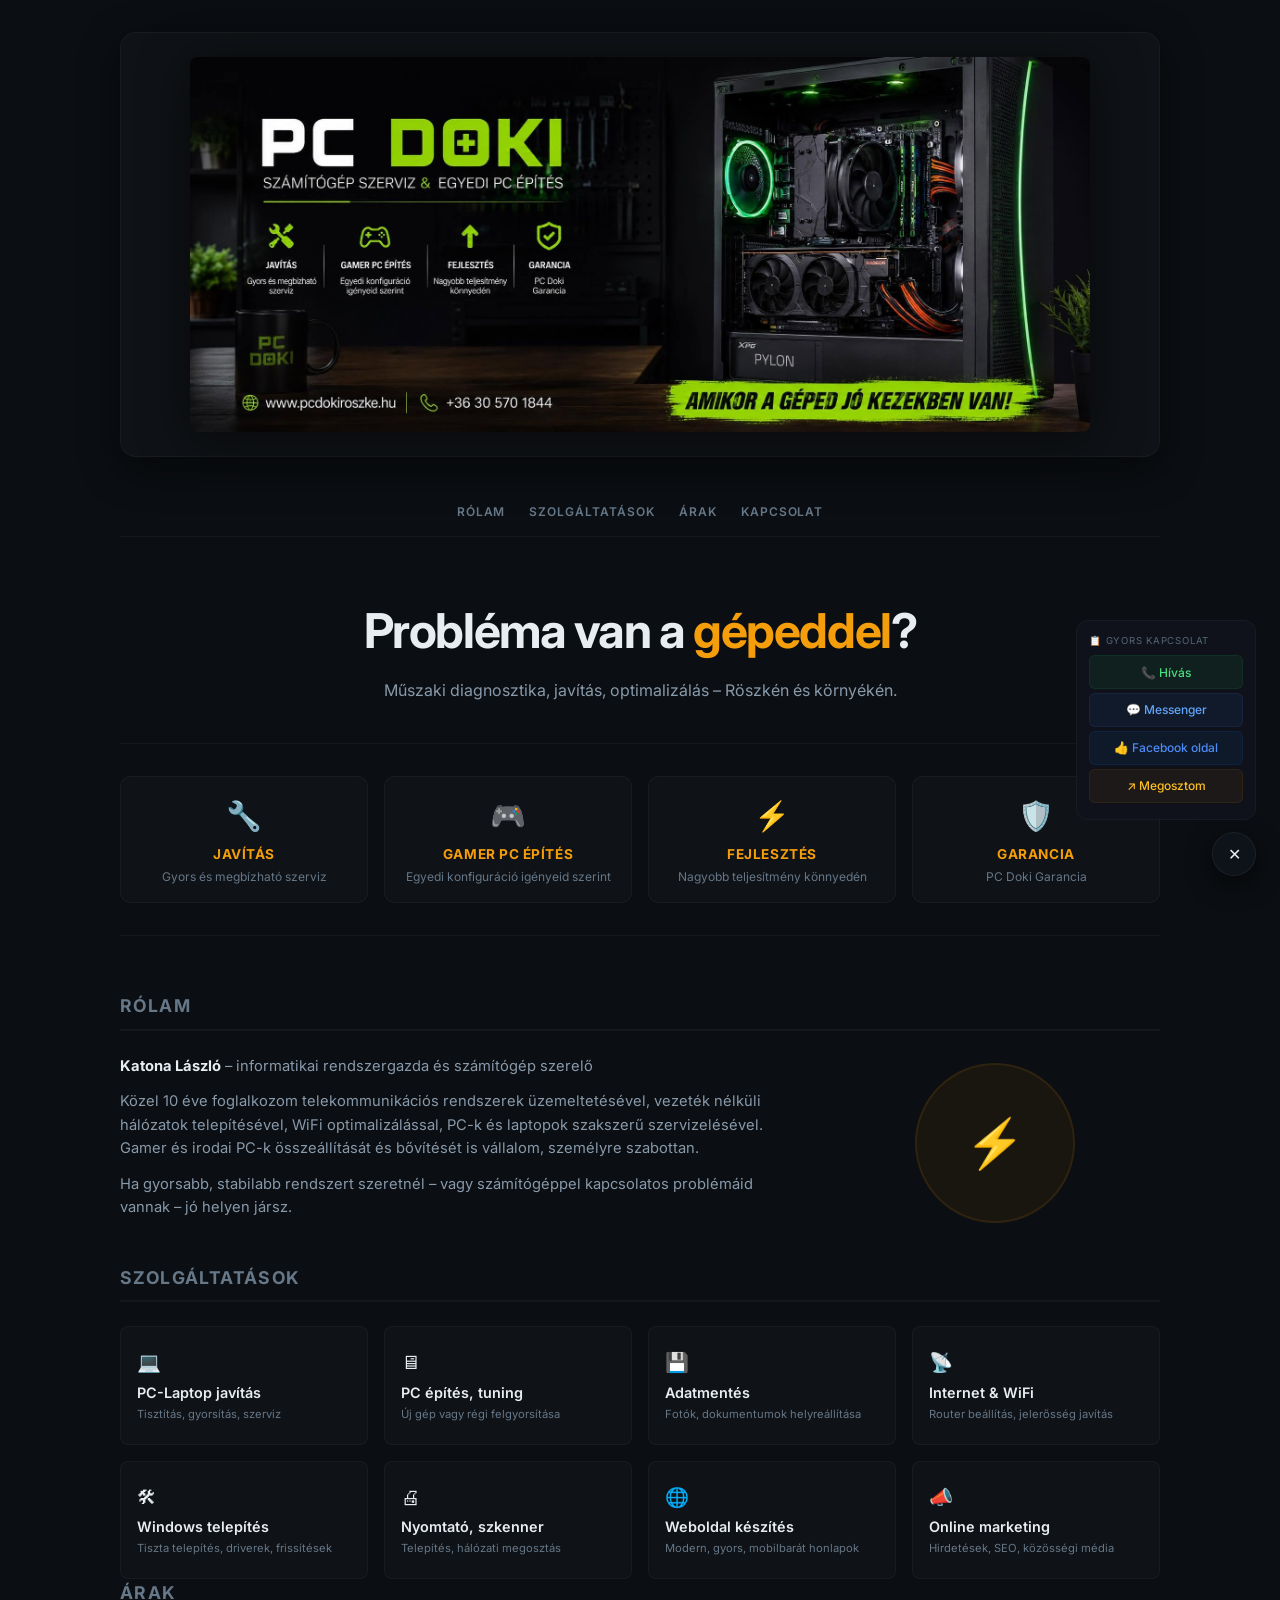
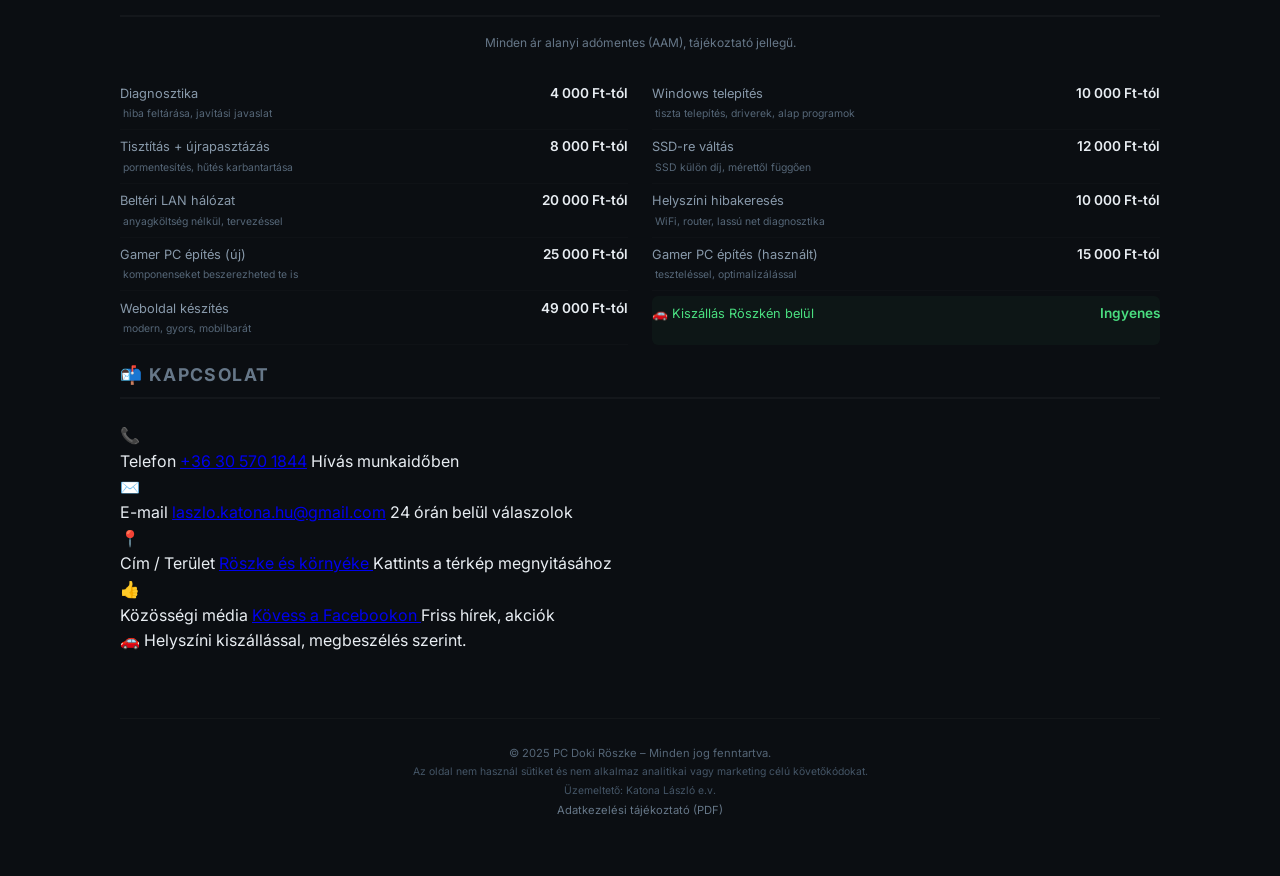
==== commit 82d88cde: "Update index.html" ====
--- a/index.html
+++ b/index.html
@@ -1,5 +1,6 @@
 <!DOCTYPE html>
 <html lang="hu">
+    
     
 
 <head>
@@ -236,37 +237,61 @@
             </div>
         </section>
 
-        <!-- ===== KAPCSOLAT ===== -->
-        <section id="kapcsolat" class="contact-section">
-            <h2 class="section-title">Kapcsolat</h2>
-            <div class="contact-card">
-                <div class="contact-row">
-                    <span class="label">Telefon</span>
-                    <span class="value"><a id="tel-link" class="contact-link"></a></span>
-                </div>
-                <div class="contact-row">
-                    <span class="label">E-mail</span>
-                    <span class="value"><a id="mail-link" class="contact-link"></a></span>
-                </div>
-                <div class="contact-row">
-                    <span class="label">Cím / Terület</span>
-                    <span class="value">
-                        <a href="https://maps.app.goo.gl/4EcCti6QiFH3KNMs8" target="_blank" rel="noopener noreferrer">
-                            📍 Röszke és környéke
-                        </a>
-                    </span>
-                </div>
-                <div class="contact-row">
-                    <span class="label">Közösségi média</span>
-                    <span class="value">
-                        <a href="https://www.facebook.com/pcdokiroszke" target="_blank" rel="noopener noreferrer">
-                            👍 Kövess a Facebookon
-                        </a>
-                    </span>
-                </div>
-                <p class="contact-note">Helyszíni kiszállással, megbeszélés szerint.</p>
-            </div>
-        </section>
+       <!-- ===== KAPCSOLAT ===== -->
+<section id="kapcsolat" class="contact-section">
+    <h2 class="section-title">📬 Kapcsolat</h2>
+
+    <div class="contact-grid">
+        <!-- Telefon -->
+        <div class="contact-item">
+            <div class="contact-item-icon">📞</div>
+            <div class="contact-item-content">
+                <span class="contact-item-label">Telefon</span>
+                <a href="tel:+36305701844" class="contact-item-value" id="tel-link">+36 30 570 1844</a>
+                <span class="contact-item-note">Hívás munkaidőben</span>
+            </div>
+        </div>
+
+        <!-- E-mail -->
+        <div class="contact-item">
+            <div class="contact-item-icon">✉️</div>
+            <div class="contact-item-content">
+                <span class="contact-item-label">E-mail</span>
+                <a href="mailto:laszlo.katona.hu@gmail.com" class="contact-item-value" id="mail-link">laszlo.katona.hu@gmail.com</a>
+                <span class="contact-item-note">24 órán belül válaszolok</span>
+            </div>
+        </div>
+
+        <!-- Cím / Terület -->
+        <div class="contact-item">
+            <div class="contact-item-icon">📍</div>
+            <div class="contact-item-content">
+                <span class="contact-item-label">Cím / Terület</span>
+                <a href="https://maps.app.goo.gl/4EcCti6QiFH3KNMs8" target="_blank" rel="noopener noreferrer" class="contact-item-value">
+                    Röszke és környéke
+                </a>
+                <span class="contact-item-note">Kattints a térkép megnyitásához</span>
+            </div>
+        </div>
+
+        <!-- Facebook -->
+        <div class="contact-item">
+            <div class="contact-item-icon">👍</div>
+            <div class="contact-item-content">
+                <span class="contact-item-label">Közösségi média</span>
+                <a href="https://www.facebook.com/pcdokiroszke" target="_blank" rel="noopener noreferrer" class="contact-item-value">
+                    Kövess a Facebookon
+                </a>
+                <span class="contact-item-note">Friss hírek, akciók</span>
+            </div>
+        </div>
+    </div>
+
+    <div class="contact-footnote">
+        <span class="contact-footnote-icon">🚗</span>
+        <span>Helyszíni kiszállással, megbeszélés szerint.</span>
+    </div>
+</section>
 
         <!-- ===== FOOTER ===== -->
         <footer class="clean-footer">
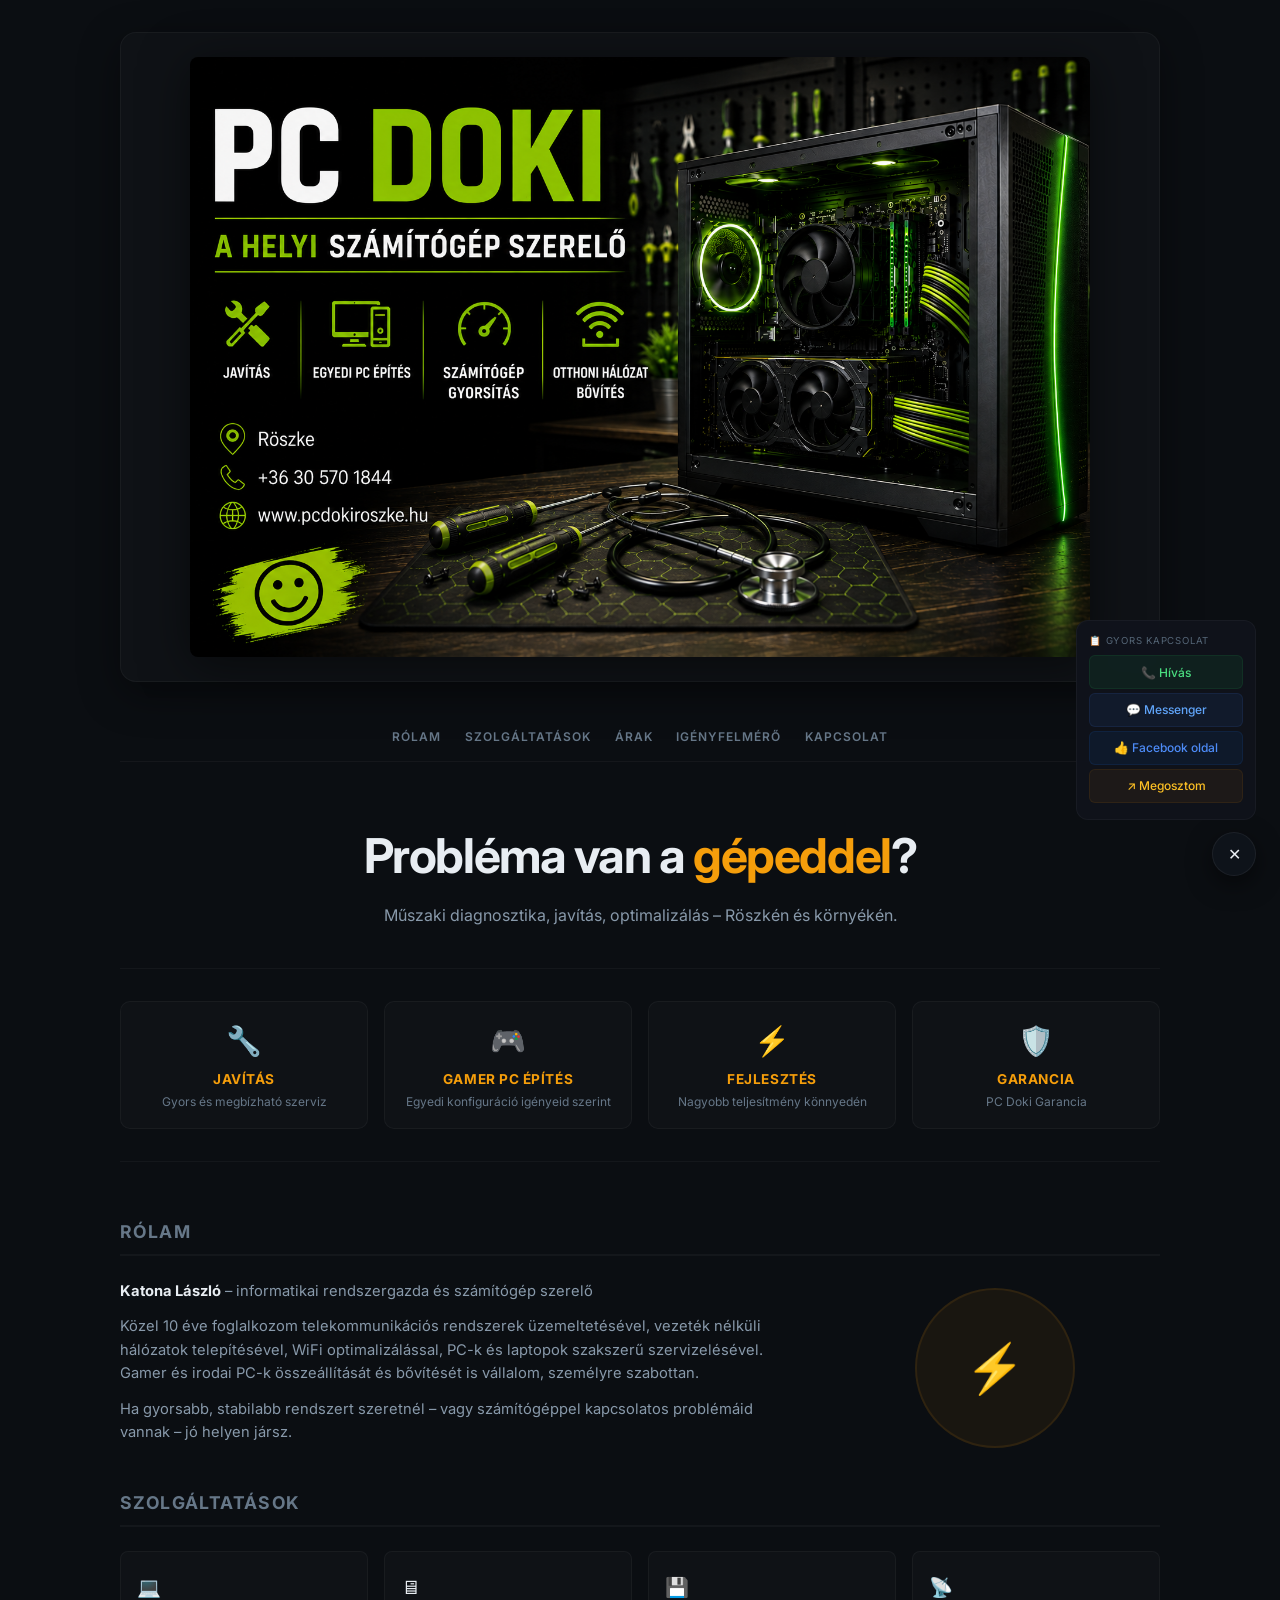
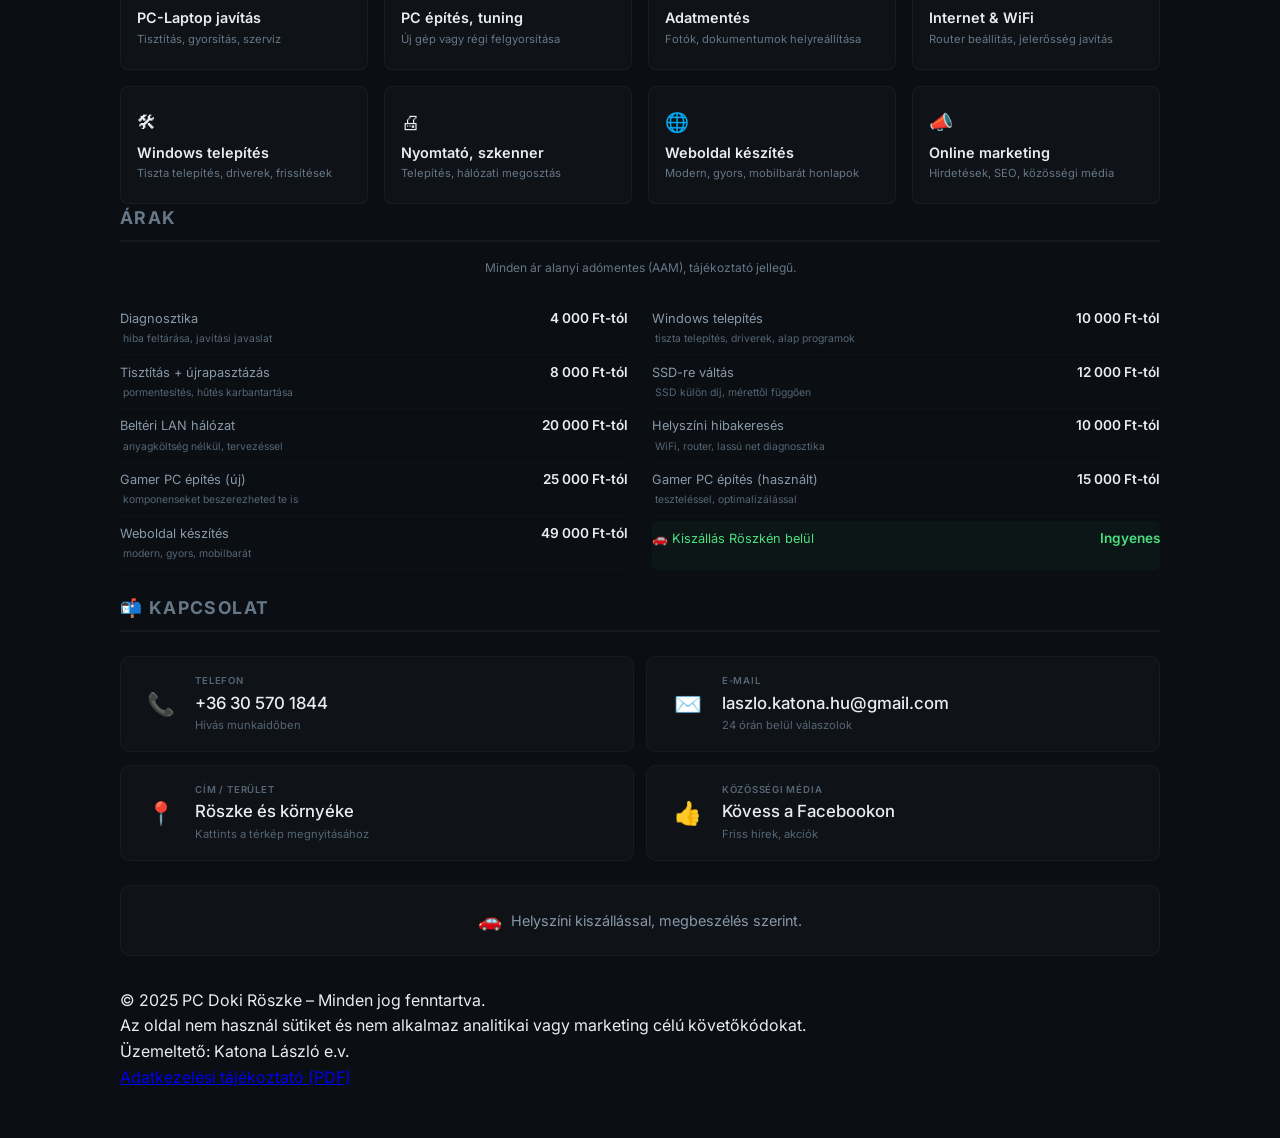
==== commit 1f79dfb7: "Add link to Igényfelmérő in navigation" ====
--- a/index.html
+++ b/index.html
@@ -70,6 +70,7 @@
                 <a href="#rolam">Rólam</a>
                 <a href="#szolgaltatasok">Szolgáltatások</a>
                 <a href="#arak">Árak</a>
+                <a href="igényfelmero.html">Igényfelmérő</a>
                 <a href="#kapcsolat">Kapcsolat</a>
             </div>
         </nav>
--- a/style.css
+++ b/style.css
@@ -1,3 +1,4 @@
+
 /* ================================================================
    PC DOKI PLÉH STÍLUS - IPARI / MŰHELY HANGULAT
    ================================================================ */
@@ -389,10 +390,16 @@
     border: 1px solid rgba(255, 255, 255, 0.04);
     border-radius: 12px;
     padding: 0.75rem;
+    opacity: 0;
+    transform: translateY(8px);
+    pointer-events: none;
+    transition: all 0.25s ease;
+}
+
+.contact-panel.open {
     opacity: 1;
     transform: translateY(0);
     pointer-events: auto;
-    transition: all 0.25s ease;
 }
 
 .contact-panel p {
@@ -447,32 +454,6 @@
     transform: translateY(-1px);
 }
 
-/* ---------- FOOTER ---------- */
-.clean-footer {
-    margin-top: 3rem;
-    padding: 1.5rem 0 0.5rem;
-    border-top: 1px solid rgba(255, 255, 255, 0.03);
-    text-align: center;
-    font-size: 0.7rem;
-    color: #556677;
-    line-height: 1.8;
-}
-
-.clean-footer .small {
-    font-size: 0.65rem;
-    color: #445566;
-}
-
-.clean-footer a {
-    color: #667788;
-    text-decoration: none;
-    transition: color 0.2s;
-}
-
-.clean-footer a:hover {
-    color: #f59e0b;
-}
-
 /* ================================================================
    RESZPONZÍV
    ================================================================ */
@@ -576,3 +557,194 @@
 .contact-section {
     animation: fadeUp 0.5s ease forwards;
 }
+/* ---------- KAPCSOLAT (ÚJ, LETISZTULT) ---------- */
+.contact-section {
+    padding: 1.5rem 0 2rem;
+}
+
+.contact-grid {
+    display: grid;
+    grid-template-columns: 1fr;
+    gap: 0.75rem;
+    margin-bottom: 1.5rem;
+}
+
+.contact-item {
+    display: flex;
+    align-items: center;
+    gap: 1rem;
+    background: rgba(255, 255, 255, 0.02);
+    border: 1px solid rgba(255, 255, 255, 0.04);
+    border-radius: 10px;
+    padding: 0.9rem 1.2rem;
+    transition: border-color 0.2s, background 0.2s;
+}
+
+.contact-item:hover {
+    border-color: rgba(245, 158, 11, 0.15);
+    background: rgba(255, 255, 255, 0.03);
+}
+
+.contact-item-icon {
+    font-size: 1.4rem;
+    flex-shrink: 0;
+    width: 36px;
+    text-align: center;
+}
+
+.contact-item-content {
+    flex: 1;
+    display: flex;
+    flex-direction: column;
+    gap: 0.05rem;
+}
+
+.contact-item-label {
+    font-size: 0.6rem;
+    text-transform: uppercase;
+    letter-spacing: 0.08em;
+    color: #556677;
+    font-weight: 600;
+}
+
+.contact-item-value {
+    font-size: 1rem;
+    color: #e8edf2;
+    text-decoration: none;
+    font-weight: 500;
+    transition: color 0.2s;
+}
+
+.contact-item-value:hover {
+    color: #f59e0b;
+}
+
+.contact-item-note {
+    font-size: 0.7rem;
+    color: #556677;
+    font-weight: 400;
+}
+
+.contact-footnote {
+    text-align: center;
+    padding: 1.2rem 1.5rem;
+    background: rgba(255, 255, 255, 0.02);
+    border: 1px solid rgba(255, 255, 255, 0.04);
+    border-radius: 10px;
+    font-size: 0.9rem;
+    color: #8899aa;
+    display: flex;
+    align-items: center;
+    justify-content: center;
+    gap: 0.6rem;
+}
+
+.contact-footnote-icon {
+    font-size: 1.2rem;
+}
+
+/* ---------- KAPCSOLAT RESZPONZÍV ---------- */
+@media (min-width: 640px) {
+    .contact-grid {
+        grid-template-columns: 1fr 1fr;
+        gap: 0.8rem;
+    }
+
+    .contact-item {
+        padding: 1rem 1.4rem;
+    }
+}
+
+@media (min-width: 900px) {
+    .contact-item-value {
+        font-size: 1.05rem;
+    }
+}
+/* ---------- ŰRLAP STÍLUSOK ---------- */
+.form-section {
+    max-width: 680px;
+    margin: 0 auto;
+    background: rgba(255, 255, 255, 0.02);
+    border: 1px solid rgba(255, 255, 255, 0.04);
+    border-radius: 12px;
+    padding: 1.5rem;
+}
+
+.custom-form {
+    display: flex;
+    flex-direction: column;
+    gap: 1.25rem;
+}
+
+.form-group-grid {
+    display: grid;
+    grid-template-columns: 1fr;
+    gap: 1.25rem;
+}
+
+@media (min-width: 640px) {
+    .form-group-grid {
+        grid-template-columns: 1fr 1fr;
+    }
+}
+
+.form-group {
+    display: flex;
+    flex-direction: column;
+    gap: 0.4rem;
+}
+
+.form-group label {
+    font-size: 0.75rem;
+    font-weight: 600;
+    color: #8899aa;
+    text-transform: uppercase;
+    letter-spacing: 0.05em;
+}
+
+.form-group input,
+.form-group select,
+.form-group textarea {
+    width: 100%;
+    padding: 0.75rem 1rem;
+    background: #10141c;
+    border: 1px solid rgba(255, 255, 255, 0.08);
+    border-radius: 8px;
+    color: #e8edf2;
+    font-family: inherit;
+    font-size: 0.9rem;
+    transition: border-color 0.2s, box-shadow 0.2s;
+}
+
+.form-group input:focus,
+.form-group select:focus,
+.form-group textarea:focus {
+    outline: none;
+    border-color: #f59e0b;
+    box-shadow: 0 0 0 3px rgba(245, 158, 11, 0.15);
+}
+
+.submit-btn {
+    width: 100%;
+    padding: 0.85rem;
+    background: #f59e0b;
+    color: #0b0e12;
+    border: none;
+    border-radius: 8px;
+    font-size: 0.95rem;
+    font-weight: 700;
+    text-transform: uppercase;
+    letter-spacing: 0.05em;
+    cursor: pointer;
+    transition: background 0.2s, transform 0.1s;
+}
+
+.submit-btn:hover {
+    background: #fbbf24;
+    transform: translateY(-1px);
+}
+
+.nav-links a.active {
+    color: #f59e0b;
+    border-bottom-color: #f59e0b;
+}
